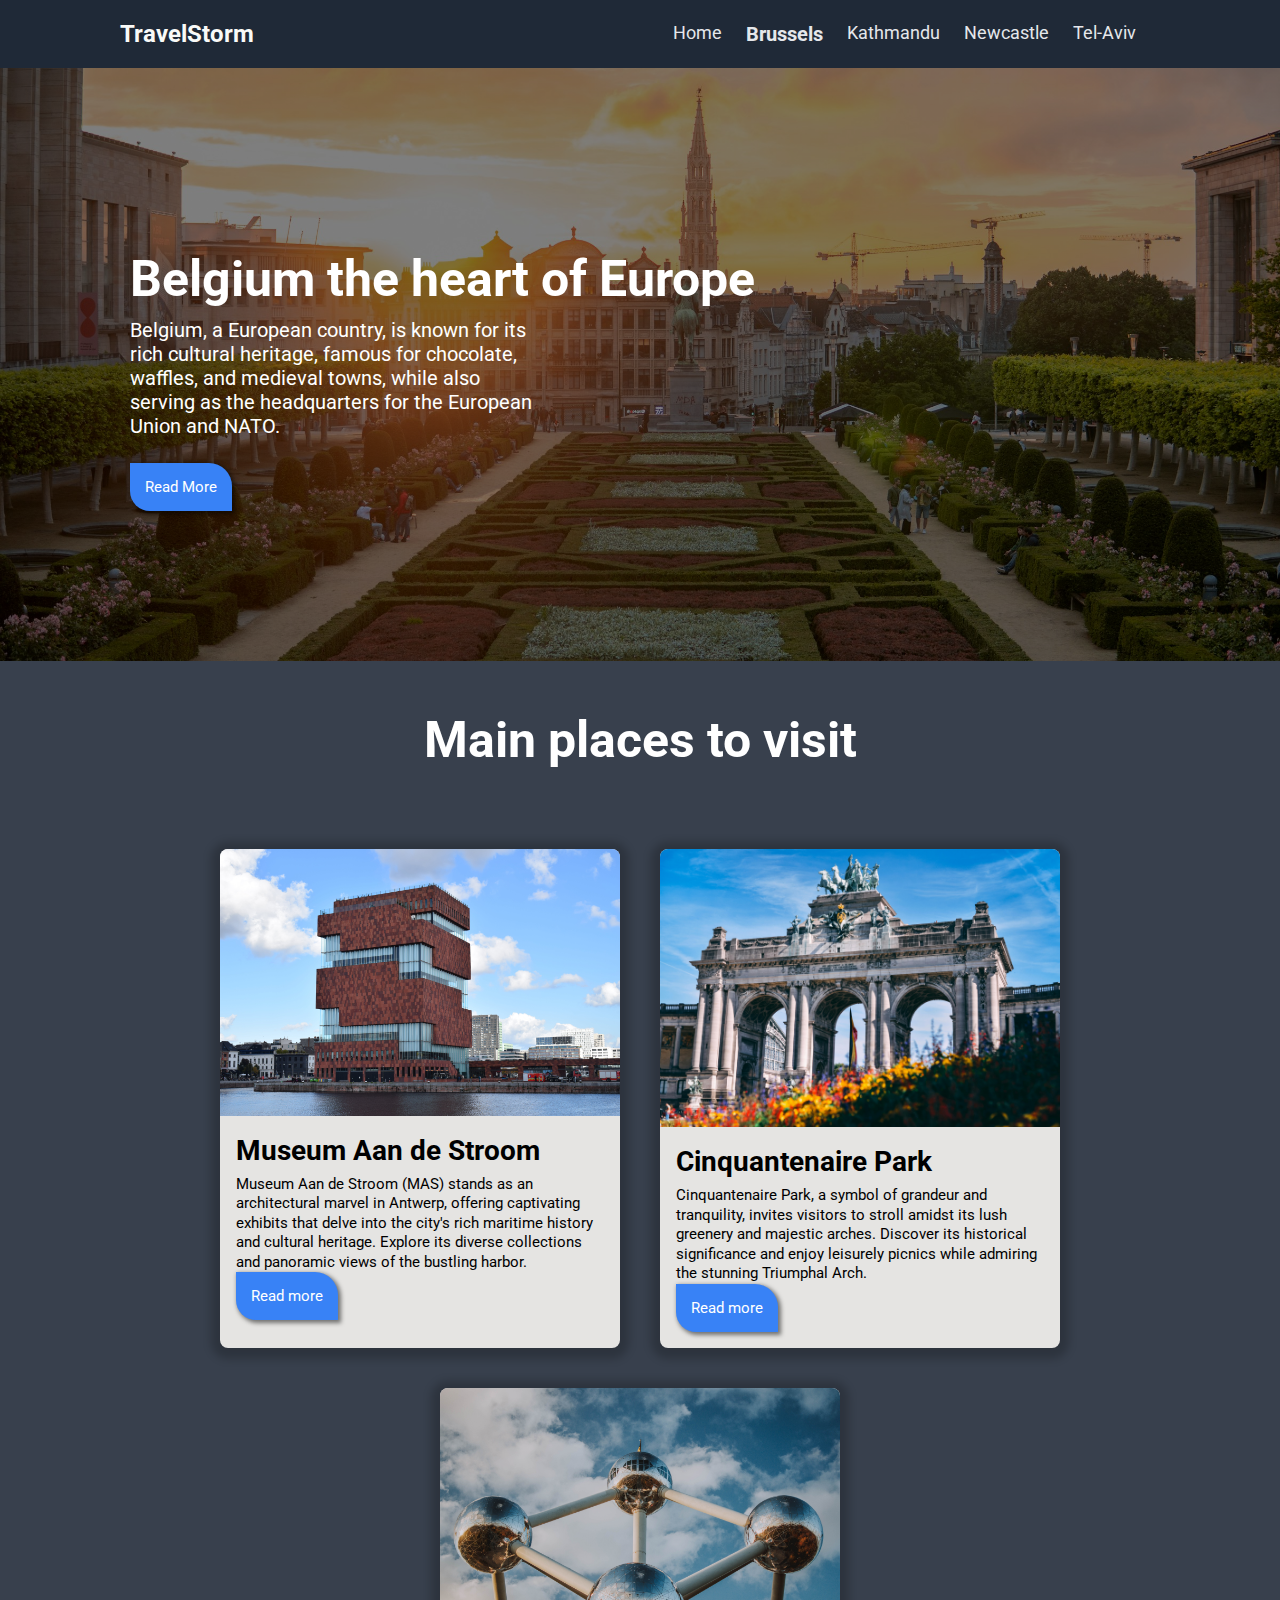
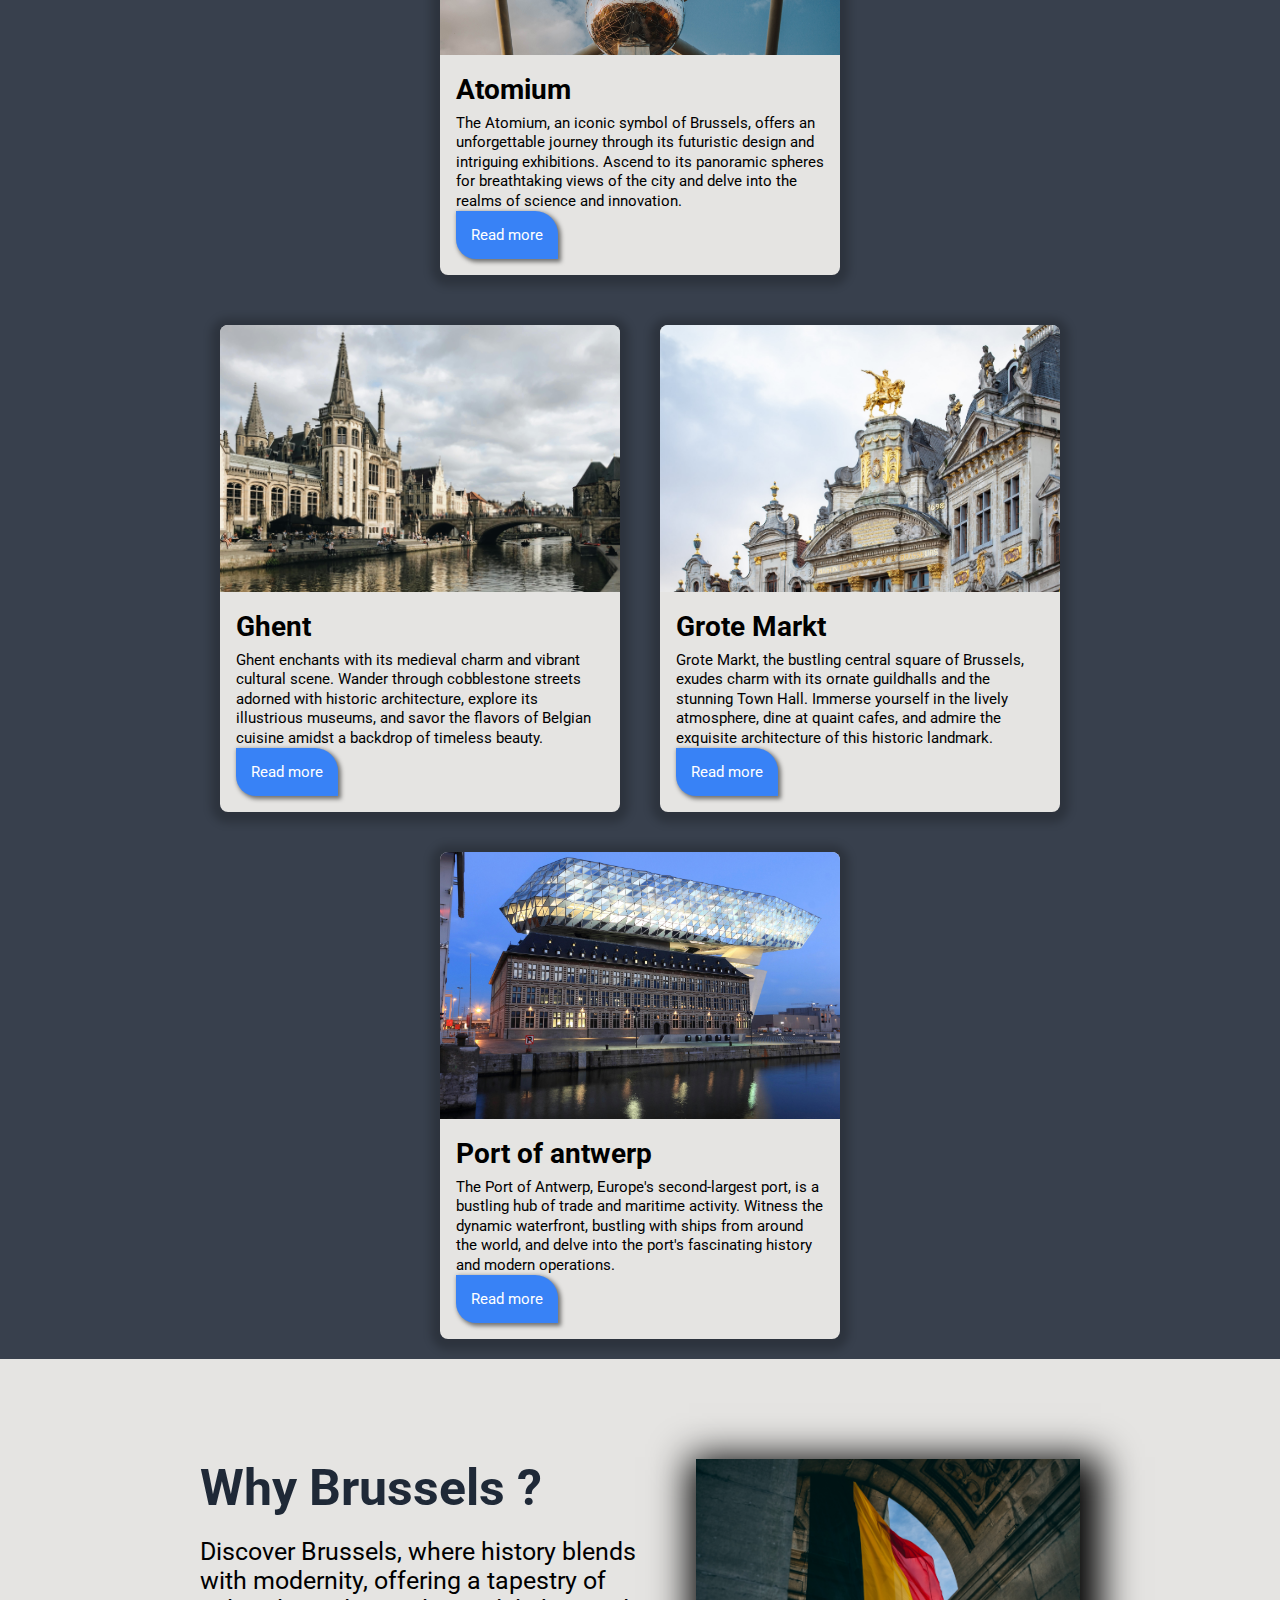
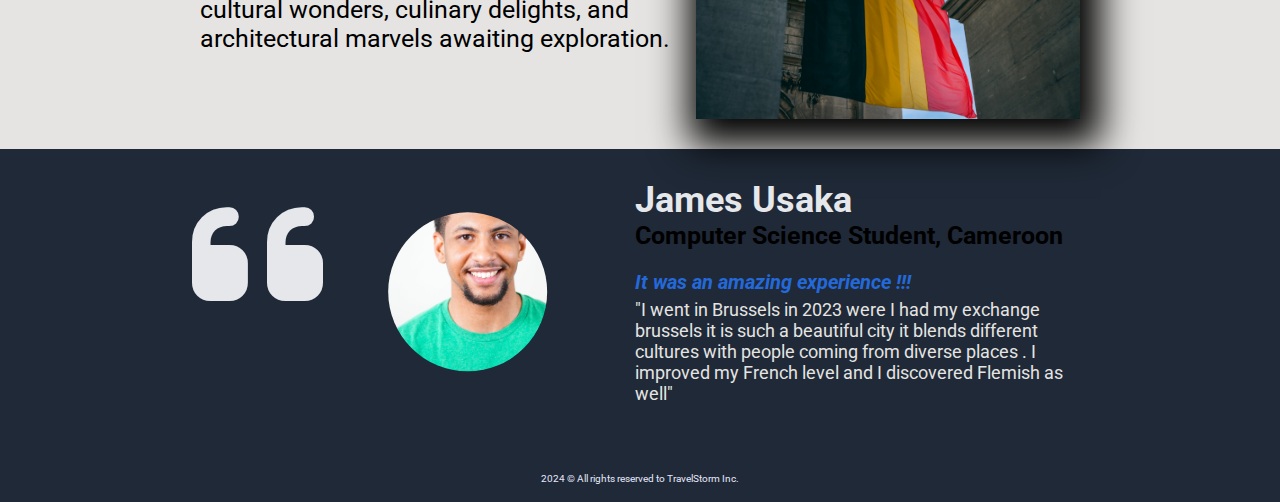
==== pages/brussels.html @ 917f26fb "added testimony section -brussels" ====
<!DOCTYPE html>
<html lang="en">
  <head>
    <meta charset="UTF-8" />
    <meta name="viewport" content="width=device-width, initial-scale=1.0" />
    <meta name="description" content="This is the page for brussels" />
    <meta name="author" content="Fabrice Elono" />
    <link
      rel="stylesheet"
      href="https://cdnjs.cloudflare.com/ajax/libs/font-
awesome/6.2.0/css/all.min.css"
    />

    <link rel="stylesheet" href="../styles/brussels.css" />
    <!-- favicon section -->
    <link
      rel="icon"
      type="image/png"
      sizes="16x16"
      href="../images/favicon_io/favicon-16x16.png"
    />
    <!-- end -->
    <title>Brussels</title>
  </head>
  <body>
    <header>
      <nav>
        <div class="logo-container">
          <a href="#">
            <!-- <img src="./assets/images/home-images/logo.png" alt="logo of travelStorm agency">  -->
            <p>TravelStorm</p>
          </a>
        </div>
        <div class="anchor-container flex-center">
          <a href="../index.html">Home</a>
          <a href="../pages/brussels.html" class="brussels-page">Brussels</a>
          <a href="../pages/kathmandu.html" class="current-page">Kathmandu</a>
          <a href="../pages/newcastle.html">Newcastle</a>
          <a href="../pages/telaviv.html">Tel-Aviv</a>
        </div>
      </nav>
    </header>
    <main>
      <h1>Belgium the heart of Europe</h1>
      <h3>
        Belgium, a European country, is known for its rich cultural heritage,
        famous for chocolate, waffles, and medieval towns, while also serving as
        the headquarters for the European Union and NATO.
      </h3>
      <button>Read More</button>
    </main>
    <section class="places">
      <h2>Main places to visit</h2>
      <div class="card-container">
        <div class="card">
          <img src="../images/brussels/antwerp2.jpg" alt="image" />
          <div class="card-content">
            <h3>Museum Aan de Stroom</h3>
            <p>
              Museum Aan de Stroom (MAS) stands as an architectural marvel in
              Antwerp, offering captivating exhibits that delve into the city's
              rich maritime history and cultural heritage. Explore its diverse
              collections and panoramic views of the bustling harbor.
            </p>
            <button>Read more</button>
          </div>
        </div>
        <div class="card">
          <img src="../images/brussels/cinquantenaire.jpg" alt="image" />
          <div class="card-content">
            <h3>Cinquantenaire Park</h3>
            <p>
              Cinquantenaire Park, a symbol of grandeur and tranquility, invites
              visitors to stroll amidst its lush greenery and majestic arches.
              Discover its historical significance and enjoy leisurely picnics
              while admiring the stunning Triumphal Arch.
            </p>
            <button>Read more</button>
          </div>
        </div>
        <div class="card">
          <img src="../images/brussels/atomium.jpg" alt="image" />
          <div class="card-content">
            <h3>Atomium</h3>
            <p>
              The Atomium, an iconic symbol of Brussels, offers an unforgettable
              journey through its futuristic design and intriguing exhibitions.
              Ascend to its panoramic spheres for breathtaking views of the city
              and delve into the realms of science and innovation.
            </p>
            <button>Read more</button>
          </div>
        </div>
      </div>
      <div class="card-container">
        <div class="card">
          <img src="../images/brussels/ghent.jpg" alt="image" />
          <div class="card-content">
            <h3>Ghent</h3>
            <p>
              Ghent enchants with its medieval charm and vibrant cultural scene.
              Wander through cobblestone streets adorned with historic
              architecture, explore its illustrious museums, and savor the
              flavors of Belgian cuisine amidst a backdrop of timeless beauty.
            </p>
            <button>Read more</button>
          </div>
        </div>
        <div class="card">
          <img src="../images/brussels/grotemarkt.jpg" alt="image" />
          <div class="card-content">
            <h3>Grote Markt</h3>
            <p>
              Grote Markt, the bustling central square of Brussels, exudes charm
              with its ornate guildhalls and the stunning Town Hall. Immerse
              yourself in the lively atmosphere, dine at quaint cafes, and
              admire the exquisite architecture of this historic landmark.
            </p>
            <button>Read more</button>
          </div>
        </div>
        <div class="card">
          <img src="../images/brussels/portantwe.jpg" alt="image" />
          <div class="card-content">
            <h3>Port of antwerp</h3>
            <p>
              The Port of Antwerp, Europe's second-largest port, is a bustling
              hub of trade and maritime activity. Witness the dynamic
              waterfront, bustling with ships from around the world, and delve
              into the port's fascinating history and modern operations.
            </p>
            <button>Read more</button>
          </div>
        </div>
      </div>
    </section>
    <section class="reasons-section">
      <div class="content">
        <h3>Why Brussels ?</h3>
        <p>
          Discover Brussels, where history blends with modernity, offering a
          tapestry of cultural wonders, culinary delights, and architectural
          marvels awaiting exploration.
        </p>
      </div>

      <img src="../images/brussels/belgianflag.jpg" alt="image" />
    </section>
    <section class="testimony">
      <div class="testimony-content">
        <i class="fa-solid fa-quote-left"></i>
        <div class="testimony-person">
          <img src="../images/brussels/randomuser.jpg" alt="image" />
          <div class="person-info">
            <h3>James Usaka</h3>
            <h5>Computer Science Student, Cameroon</h5>
            <div class="testimony-text">
              <h4>It was an amazing experience !!!</h4>
              <p>
                "I went in Brussels in 2023 were I had my exchange brussels it
                is such a beautiful city it blends different cultures with
                people coming from diverse places . I improved my French level
                and I discovered Flemish as well"
              </p>
            </div>
          </div>
        </div>
      </div>
    </section>
    <footer>
      <p>2024 &copy; All rights reserved to TravelStorm Inc.</p>
    </footer>
  </body>
</html>
---- styles/brussels.css ----
/* Imports  */
@import url("https://fonts.googleapis.com/css2?family=Roboto:wght@500&display=swap");
/* font-family: 'Roboto', sans-serif; */
/* general */
* {
  margin: 0;
  padding: 0;
  box-sizing: border-box;
  text-decoration: none;
  font-family: "Roboto", sans-serif;
}
html {
  font-size: 62.5%;
  scroll-behavior: smooth;
}
button {
  background-color: #3882f6;
  color: white;
  padding: 15px;
  font-size: 15px;
  border-top-right-radius: 23px;
  border-bottom-left-radius: 20px;
  border: none;
  box-shadow: 2px 2px 4px 1px rgba(0, 0, 0, 0.5);
  transition: all 200ms;
}

button:hover {
  background-color: #2469da;
  cursor: pointer;
}
/* end general */
/*************************************************************/
/************************** navigation ***********************/
/*************************************************************/
header {
  background: #1f2937;
  position: fixed;
  width: 100%;
  z-index: 100;
}

nav {
  margin: 0 10rem;
  padding: 2rem;
  display: flex;
  align-items: center;
  justify-content: space-between;
}

.logo-container a {
  color: #f9faf8;
  font-size: 2.4rem;
  font-weight: bold;
}

.anchor-container {
  display: flex;
  gap: 2.4rem;
  padding-right: 2.4rem;
}

.anchor-container a {
  color: #e5e7eb;
  font-size: 1.8rem;
  position: relative;
}
.anchor-container a.brussels-page {
  font-weight: bold;
  font-size: 2rem;
  pointer-events: none;
}
.anchor-container a:hover {
  color: #3882f6;
}
.anchor-container a::after {
  content: "";
  width: 0;
  height: 2px;
  position: absolute;
  background-color: #e5e7eb;
  left: 0;
  bottom: -1px;
  transition: all 300ms;
}
.anchor-container a:hover::after {
  width: 100%;
  background-color: #3882f6;
}

/* end nav  */
body {
  font-family: "Roboto", sans-serif;
}

main {
  padding: 250px 130px 150px 130px;
  background-image: linear-gradient(rgba(0, 0, 0, 0.5), rgba(0, 0, 0, 0.5)),
    url(../images/brussels/navimage.jpg);
  background-size: cover;
  background-position: center;
  /* opacity: 0.8; */
}
h1 {
  color: white;
  font-size: 50px;
}
main h3 {
  width: 40%;
  margin: 10px 0 25px 0;
  color: white;
  font-size: 20px;
  font-weight: normal;
}

h2 {
  padding: 50px;
  text-align: center;
  font-size: 50px;
  color: white;
}
/* places to visit  */
.places {
  background-color: rgb(31 41 55 / 89%);
}
.card-container {
  display: flex;
  justify-content: center;
  flex-wrap: wrap;
  margin-top: 10px;
}
.card {
  width: 400px;
  background-color: #e5e4e2;
  border-radius: 8px;
  overflow: hidden;
  box-shadow: 0px 2px 9px 9px rgba(0, 0, 0, 0.2);
  margin: 20px;
  transition: transform 0.3s ease;
}
.card:hover {
  transform: translateY(-15px);
}
.card img {
  width: 100%;
  height: auto;
}
.card-content {
  padding: 16px;
}
.card-content h3 {
  font-size: 28px;
  margin-bottom: 8px;
}
.card-content p {
  font-size: 15px;
  line-height: 1.3;
}
/* end places  */
/* reasons section */
.reasons-section {
  display: flex;
  padding-top: 100px;
  background-color: #e5e4e2;
}
.content {
  margin-left: 200px;
  padding-right: 25px;
  display: block;
}
.content h3 {
  font-size: 50px;
  margin-bottom: 20px;
  color: #1f2937;
}
.content p {
  font-size: 25px;
}
.reasons-section img {
  width: 30%;
  height: auto;
  margin: 0px 200px 30px 0px;
  box-shadow: 7px 12px 36px 14px black;
}
/* reasons end  */
.testimony {
  padding-top: 30px;
  padding-bottom: 50px;
  background-color: #1f2937;
}
.testimony-content {
  display: flex;
  margin: auto;
  width: 70%;
}
.testimony-content i {
  font-size: 150px;
  color: #e5e7eb;
}
.testimony-person {
  display: flex;
}
.testimony-person img {
  width: 30%;
  height: auto;
  margin-left: 52px;
  clip-path: circle(35% at 40% 50%);
  object-fit: cover;
}
.person-info {
  padding-left: 30px;
}
.person-info h3 {
  color: #e5e7eb;
  font-size: 36px;
}
.person-info h5 {
  font-size: 25px;
  padding-bottom: 20px;
}
.testimony-text h4 {
  font-size: 20px;
  font-style: italic;
  color: #2469da;
}
.testimony-text p {
  font-size: 18px;
  color: #e5e4e2;
  padding-top: 5px;
}
footer {
  background: #1f2937;
  color: #e5e7fb;
  height: 4.8rem;
  display: flex;
  justify-content: center;
  align-items: center;
}
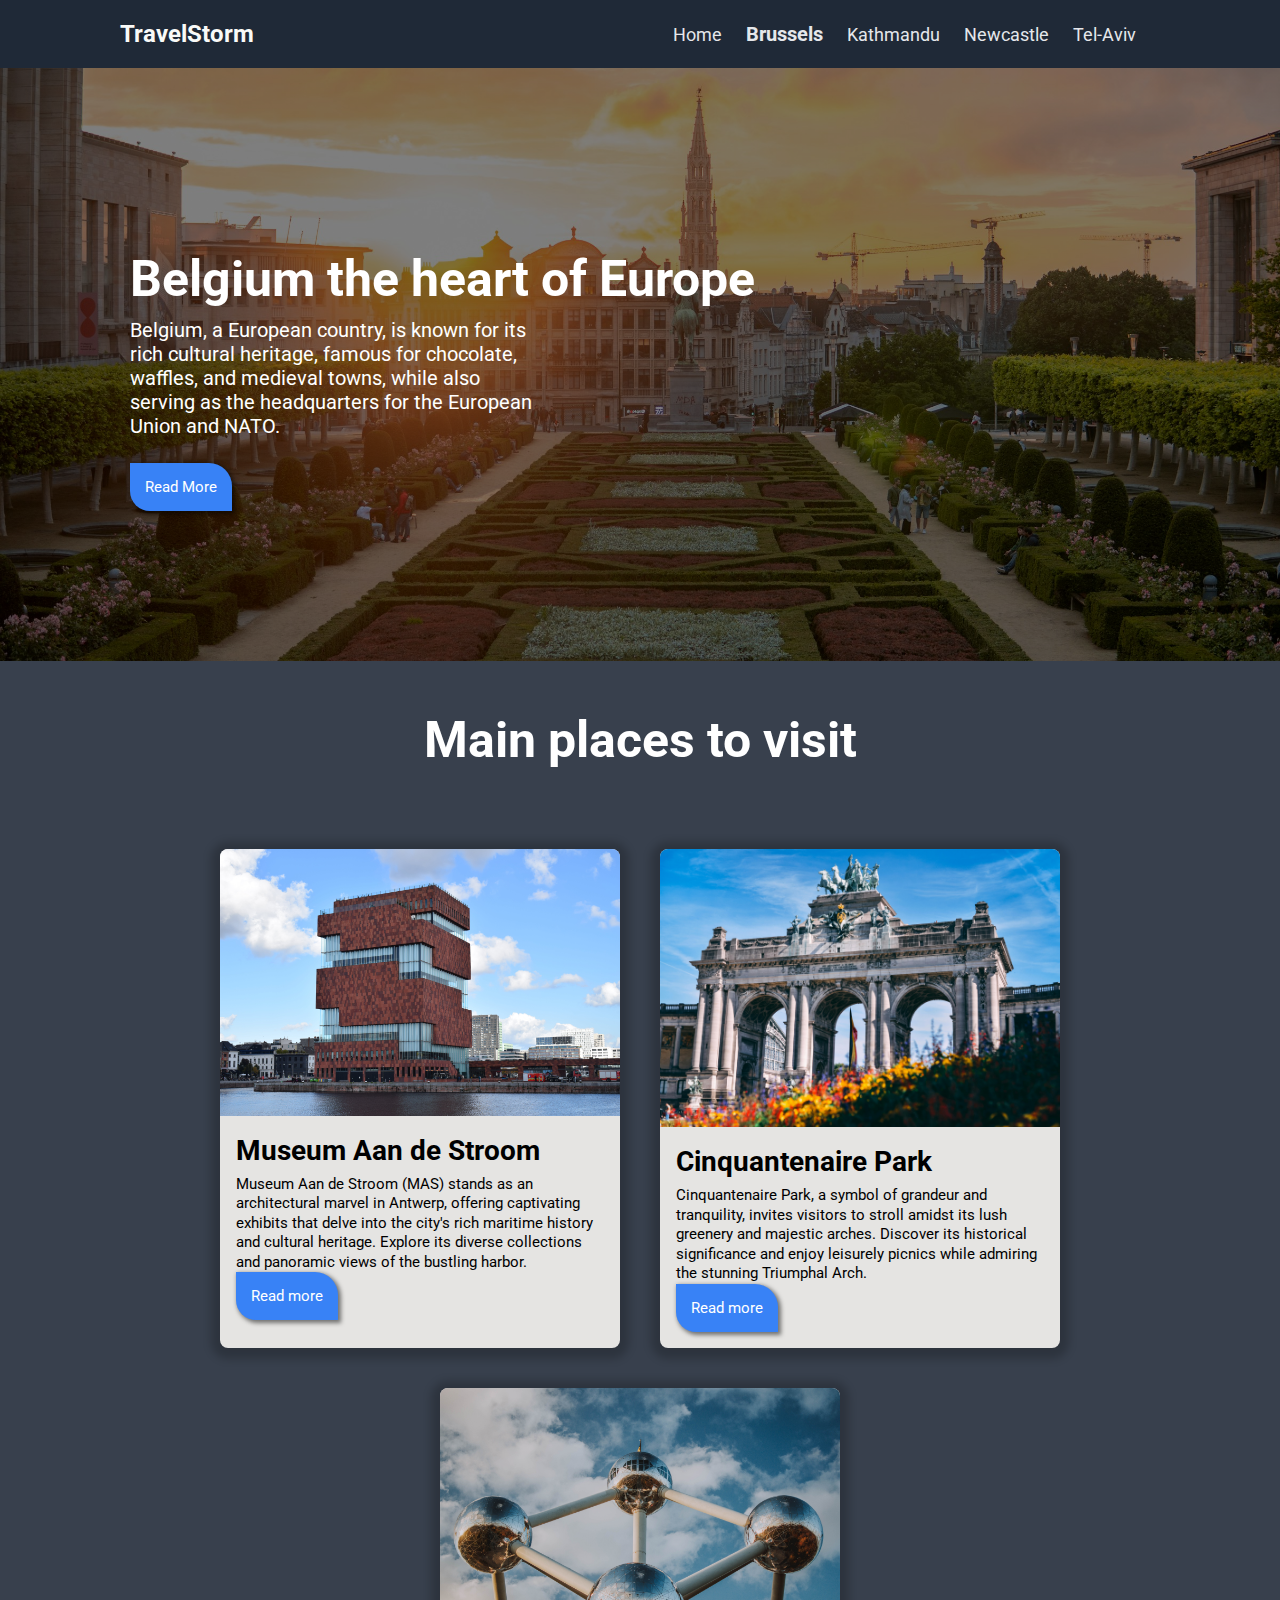
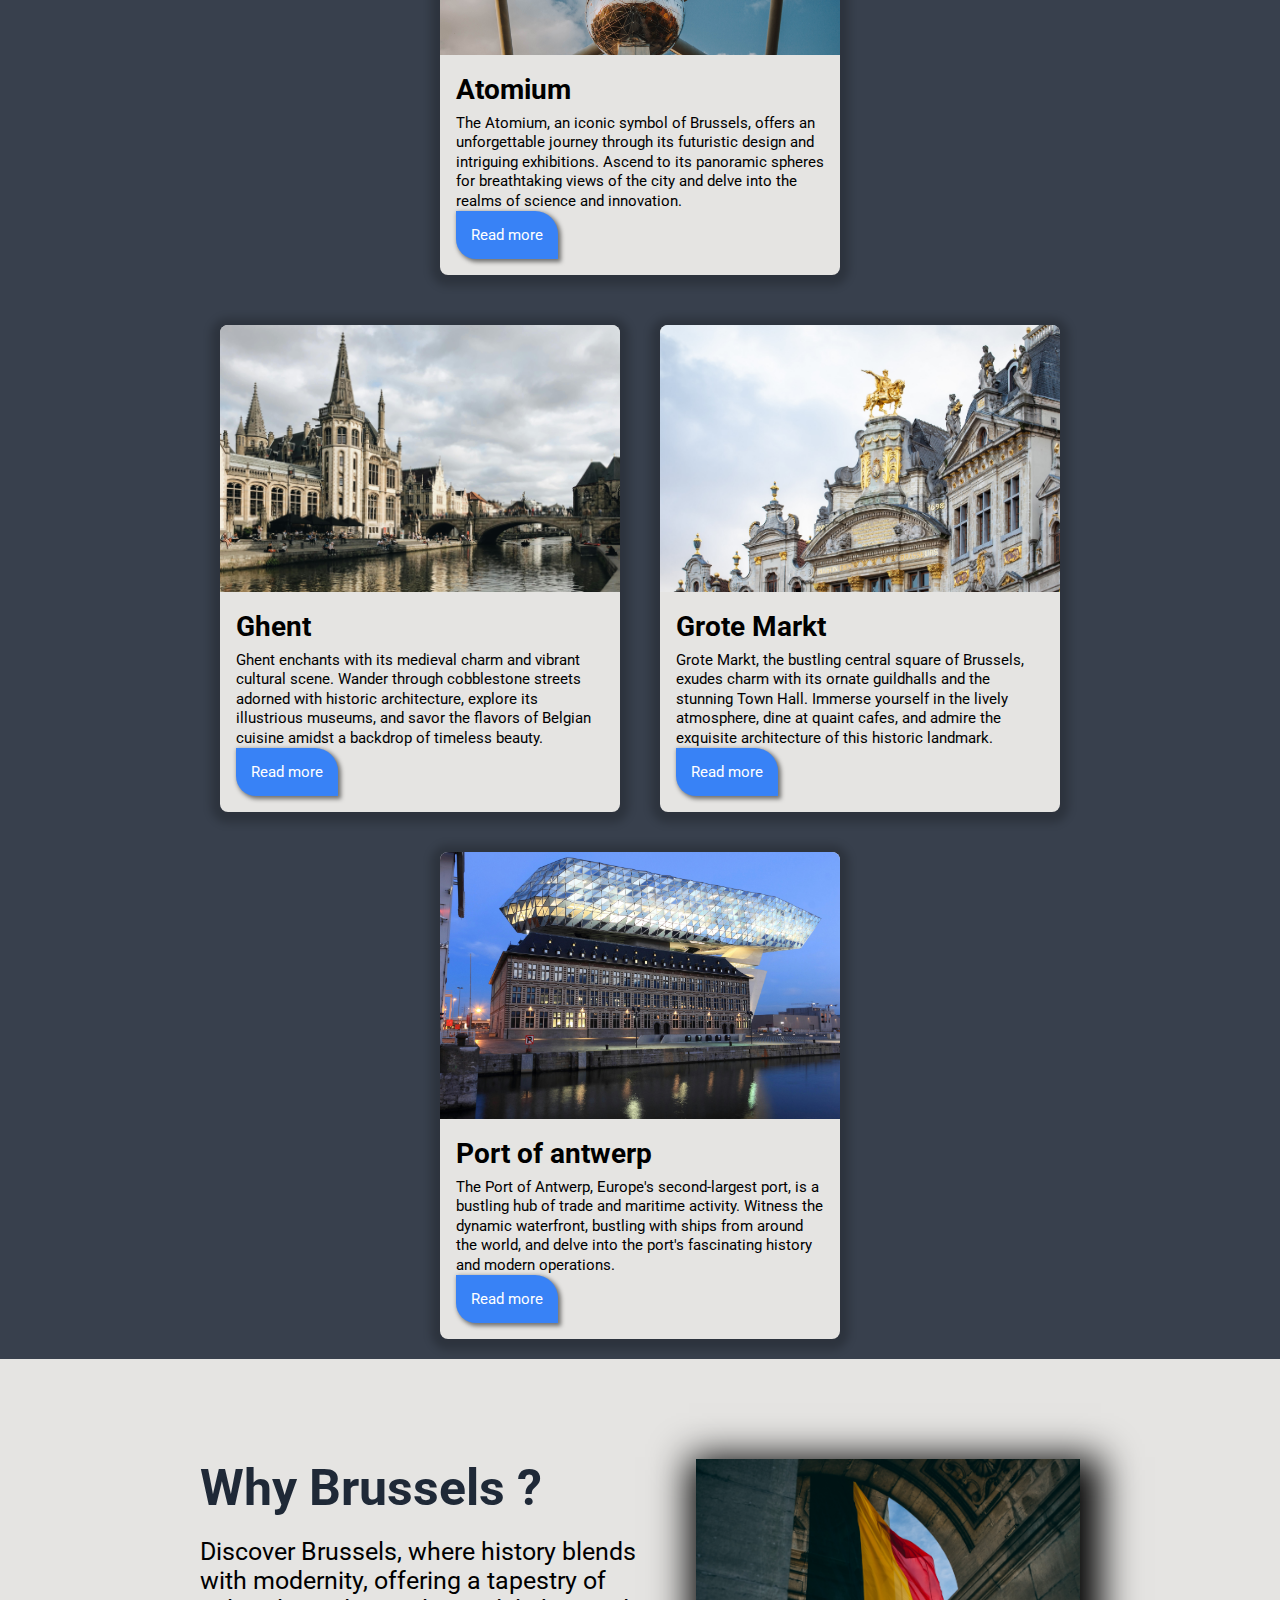
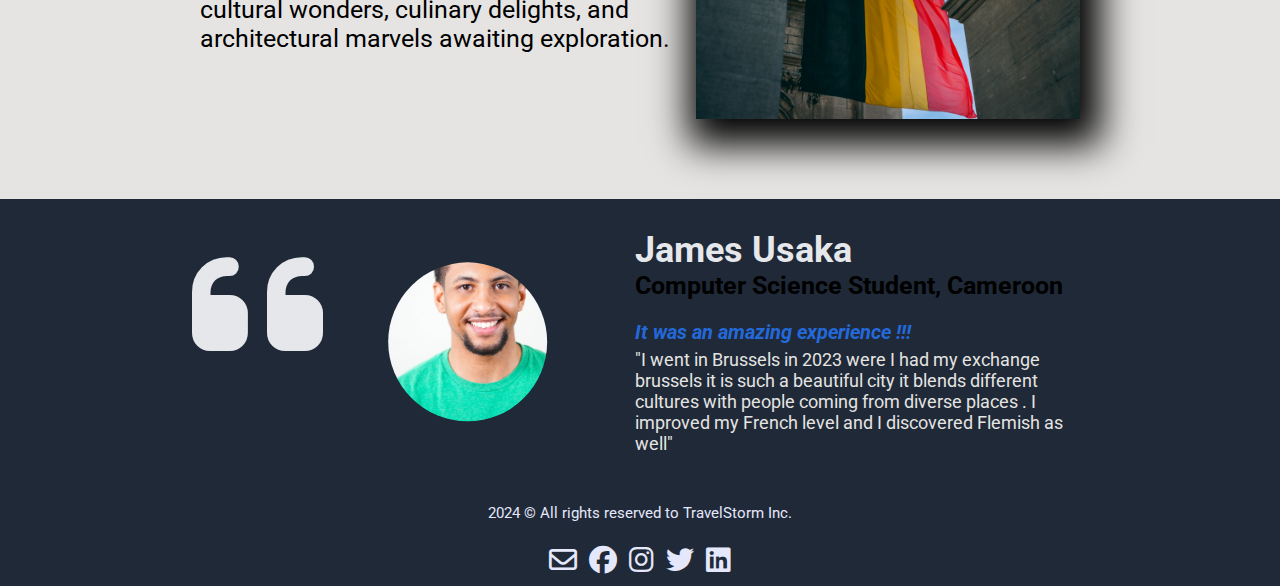
==== commit 06178a02: "updated brussels" ====
--- a/pages/brussels.html
+++ b/pages/brussels.html
@@ -10,7 +10,6 @@
       href="https://cdnjs.cloudflare.com/ajax/libs/font-
 awesome/6.2.0/css/all.min.css"
     />
-
     <link rel="stylesheet" href="../styles/brussels.css" />
     <!-- favicon section -->
     <link
@@ -28,7 +27,7 @@
         <div class="logo-container">
           <a href="#">
             <!-- <img src="./assets/images/home-images/logo.png" alt="logo of travelStorm agency">  -->
-            <p>TravelStorm</p>
+            <a class="logo-anchor" href="../index.html"><p>TravelStorm</p></a>
           </a>
         </div>
         <div class="anchor-container flex-center">
@@ -167,8 +166,15 @@
         </div>
       </div>
     </section>
-    <footer>
+    <footer class="flex-center flex-column">
       <p>2024 &copy; All rights reserved to TravelStorm Inc.</p>
+      <div class="flex-center">
+        <a href="#"><i class="icon hover fa-regular fa-envelope"></i></a>
+        <a href="#"><i class="icon hover fa-brands fa-facebook"></i></a>
+        <a href="#"><i class="icon hover fa-brands fa-instagram"></i></a>
+        <a href="#"><i class="icon hover fa-brands fa-twitter"></i></a>
+        <a href="#"><i class="icon hover fa-brands fa-linkedin"></i></a>
+      </div>
     </footer>
   </body>
 </html>
--- a/styles/brussels.css
+++ b/styles/brussels.css
@@ -94,7 +94,7 @@
 }
 
 main {
-  padding: 250px 130px 150px 130px;
+  padding: 150px 30px 50px 90px;
   background-image: linear-gradient(rgba(0, 0, 0, 0.5), rgba(0, 0, 0, 0.5)),
     url(../images/brussels/navimage.jpg);
   background-size: cover;
@@ -106,7 +106,6 @@
   font-size: 50px;
 }
 main h3 {
-  width: 40%;
   margin: 10px 0 25px 0;
   color: white;
   font-size: 20px;
@@ -159,14 +158,15 @@
 /* end places  */
 /* reasons section */
 .reasons-section {
-  display: flex;
   padding-top: 100px;
   background-color: #e5e4e2;
+  padding-bottom: 50px;
 }
 .content {
-  margin-left: 200px;
+  margin-left: 100px;
   padding-right: 25px;
   display: block;
+  padding-bottom: 20px;
 }
 .content h3 {
   font-size: 50px;
@@ -177,9 +177,10 @@
   font-size: 25px;
 }
 .reasons-section img {
-  width: 30%;
+  width: 50%;
   height: auto;
-  margin: 0px 200px 30px 0px;
+  display: block;
+  margin: 0 auto;
   box-shadow: 7px 12px 36px 14px black;
 }
 /* reasons end  */
@@ -196,9 +197,6 @@
 .testimony-content i {
   font-size: 150px;
   color: #e5e7eb;
-}
-.testimony-person {
-  display: flex;
 }
 .testimony-person img {
   width: 30%;
@@ -228,11 +226,297 @@
   color: #e5e4e2;
   padding-top: 5px;
 }
+/*************************************************************/
+/**************************** footer *************************/
+/*************************************************************/
+
+.flex-center {
+  display: flex;
+  justify-content: center;
+  align-items: center;
+}
+
+.flex-column {
+  flex-direction: column;
+}
+.icon {
+  font-size: 2.8rem;
+  color: #e5e7fb;
+}
+.icon:hover {
+  color: #3882f6;
+}
 footer {
   background: #1f2937;
   color: #e5e7fb;
-  height: 4.8rem;
-  display: flex;
-  justify-content: center;
-  align-items: center;
-}
+}
+footer p {
+  font-size: 15px;
+}
+
+footer div {
+  gap: 1.2rem;
+  margin-top: 1.2rem;
+  padding: 1.2rem 0;
+}
+@media screen and (min-width: 1000px) {
+  * {
+    margin: 0;
+    padding: 0;
+    box-sizing: border-box;
+    text-decoration: none;
+    font-family: "Roboto", sans-serif;
+  }
+  html {
+    font-size: 62.5%;
+    scroll-behavior: smooth;
+  }
+  button {
+    background-color: #3882f6;
+    color: white;
+    padding: 15px;
+    font-size: 15px;
+    border-top-right-radius: 23px;
+    border-bottom-left-radius: 20px;
+    border: none;
+    box-shadow: 2px 2px 4px 1px rgba(0, 0, 0, 0.5);
+    transition: all 200ms;
+  }
+
+  button:hover {
+    background-color: #2469da;
+    cursor: pointer;
+  }
+  /* end general */
+  /*************************************************************/
+  /************************** navigation ***********************/
+  /*************************************************************/
+  header {
+    background: #1f2937;
+    position: fixed;
+    width: 100%;
+    z-index: 100;
+  }
+
+  nav {
+    margin: 0 10rem;
+    padding: 2rem;
+    display: flex;
+    align-items: center;
+    justify-content: space-between;
+  }
+
+  .logo-container a {
+    color: #f9faf8;
+    font-size: 2.4rem;
+    font-weight: bold;
+  }
+
+  .anchor-container {
+    display: flex;
+    gap: 2.4rem;
+    padding-right: 2.4rem;
+  }
+
+  .anchor-container a {
+    color: #e5e7eb;
+    font-size: 1.8rem;
+    position: relative;
+  }
+  .anchor-container a.brussels-page {
+    font-weight: bold;
+    font-size: 2rem;
+    pointer-events: none;
+  }
+  .anchor-container a:hover {
+    color: #3882f6;
+  }
+  .anchor-container a::after {
+    content: "";
+    width: 0;
+    height: 2px;
+    position: absolute;
+    background-color: #e5e7eb;
+    left: 0;
+    bottom: -1px;
+    transition: all 300ms;
+  }
+  .anchor-container a:hover::after {
+    width: 100%;
+    background-color: #3882f6;
+  }
+
+  /* end nav  */
+  body {
+    font-family: "Roboto", sans-serif;
+  }
+
+  main {
+    padding: 250px 130px 150px 130px;
+    background-image: linear-gradient(rgba(0, 0, 0, 0.5), rgba(0, 0, 0, 0.5)),
+      url(../images/brussels/navimage.jpg);
+    background-size: cover;
+    background-position: center;
+    /* opacity: 0.8; */
+  }
+  h1 {
+    color: white;
+    font-size: 50px;
+  }
+  main h3 {
+    width: 40%;
+    margin: 10px 0 25px 0;
+    color: white;
+    font-size: 20px;
+    font-weight: normal;
+  }
+
+  h2 {
+    padding: 50px;
+    text-align: center;
+    font-size: 50px;
+    color: white;
+  }
+  /* places to visit  */
+  .places {
+    background-color: rgb(31 41 55 / 89%);
+  }
+  .card-container {
+    display: flex;
+    justify-content: center;
+    flex-wrap: wrap;
+    margin-top: 10px;
+  }
+  .card {
+    width: 400px;
+    background-color: #e5e4e2;
+    border-radius: 8px;
+    overflow: hidden;
+    box-shadow: 0px 2px 9px 9px rgba(0, 0, 0, 0.2);
+    margin: 20px;
+    transition: transform 0.3s ease;
+  }
+  .card:hover {
+    transform: translateY(-15px);
+  }
+  .card img {
+    width: 100%;
+    height: auto;
+  }
+  .card-content {
+    padding: 16px;
+  }
+  .card-content h3 {
+    font-size: 28px;
+    margin-bottom: 8px;
+  }
+  .card-content p {
+    font-size: 15px;
+    line-height: 1.3;
+  }
+  /* end places  */
+  /* reasons section */
+  .reasons-section {
+    display: flex;
+    padding-top: 100px;
+    background-color: #e5e4e2;
+  }
+  .content {
+    margin-left: 200px;
+    padding-right: 25px;
+    display: block;
+  }
+  .content h3 {
+    font-size: 50px;
+    margin-bottom: 20px;
+    color: #1f2937;
+  }
+  .content p {
+    font-size: 25px;
+  }
+  .reasons-section img {
+    width: 30%;
+    height: auto;
+    margin: 0px 200px 30px 0px;
+    box-shadow: 7px 12px 36px 14px black;
+  }
+  /* reasons end  */
+  .testimony {
+    padding-top: 30px;
+    padding-bottom: 50px;
+    background-color: #1f2937;
+  }
+  .testimony-content {
+    display: flex;
+    margin: auto;
+    width: 70%;
+  }
+  .testimony-content i {
+    font-size: 150px;
+    color: #e5e7eb;
+  }
+  .testimony-person {
+    display: flex;
+  }
+  .testimony-person img {
+    width: 30%;
+    height: auto;
+    margin-left: 52px;
+    clip-path: circle(35% at 40% 50%);
+    object-fit: cover;
+  }
+  .person-info {
+    padding-left: 30px;
+  }
+  .person-info h3 {
+    color: #e5e7eb;
+    font-size: 36px;
+  }
+  .person-info h5 {
+    font-size: 25px;
+    padding-bottom: 20px;
+  }
+  .testimony-text h4 {
+    font-size: 20px;
+    font-style: italic;
+    color: #2469da;
+  }
+  .testimony-text p {
+    font-size: 18px;
+    color: #e5e4e2;
+    padding-top: 5px;
+  }
+  /*************************************************************/
+  /**************************** footer *************************/
+  /*************************************************************/
+
+  .flex-center {
+    display: flex;
+    justify-content: center;
+    align-items: center;
+  }
+
+  .flex-column {
+    flex-direction: column;
+  }
+  .icon {
+    font-size: 2.8rem;
+    color: #e5e7fb;
+  }
+  .icon:hover {
+    color: #3882f6;
+  }
+  footer {
+    background: #1f2937;
+    color: #e5e7fb;
+  }
+  footer p {
+    font-size: 15px;
+  }
+
+  footer div {
+    gap: 1.2rem;
+    margin-top: 1.2rem;
+    padding: 1.2rem 0;
+  }
+}
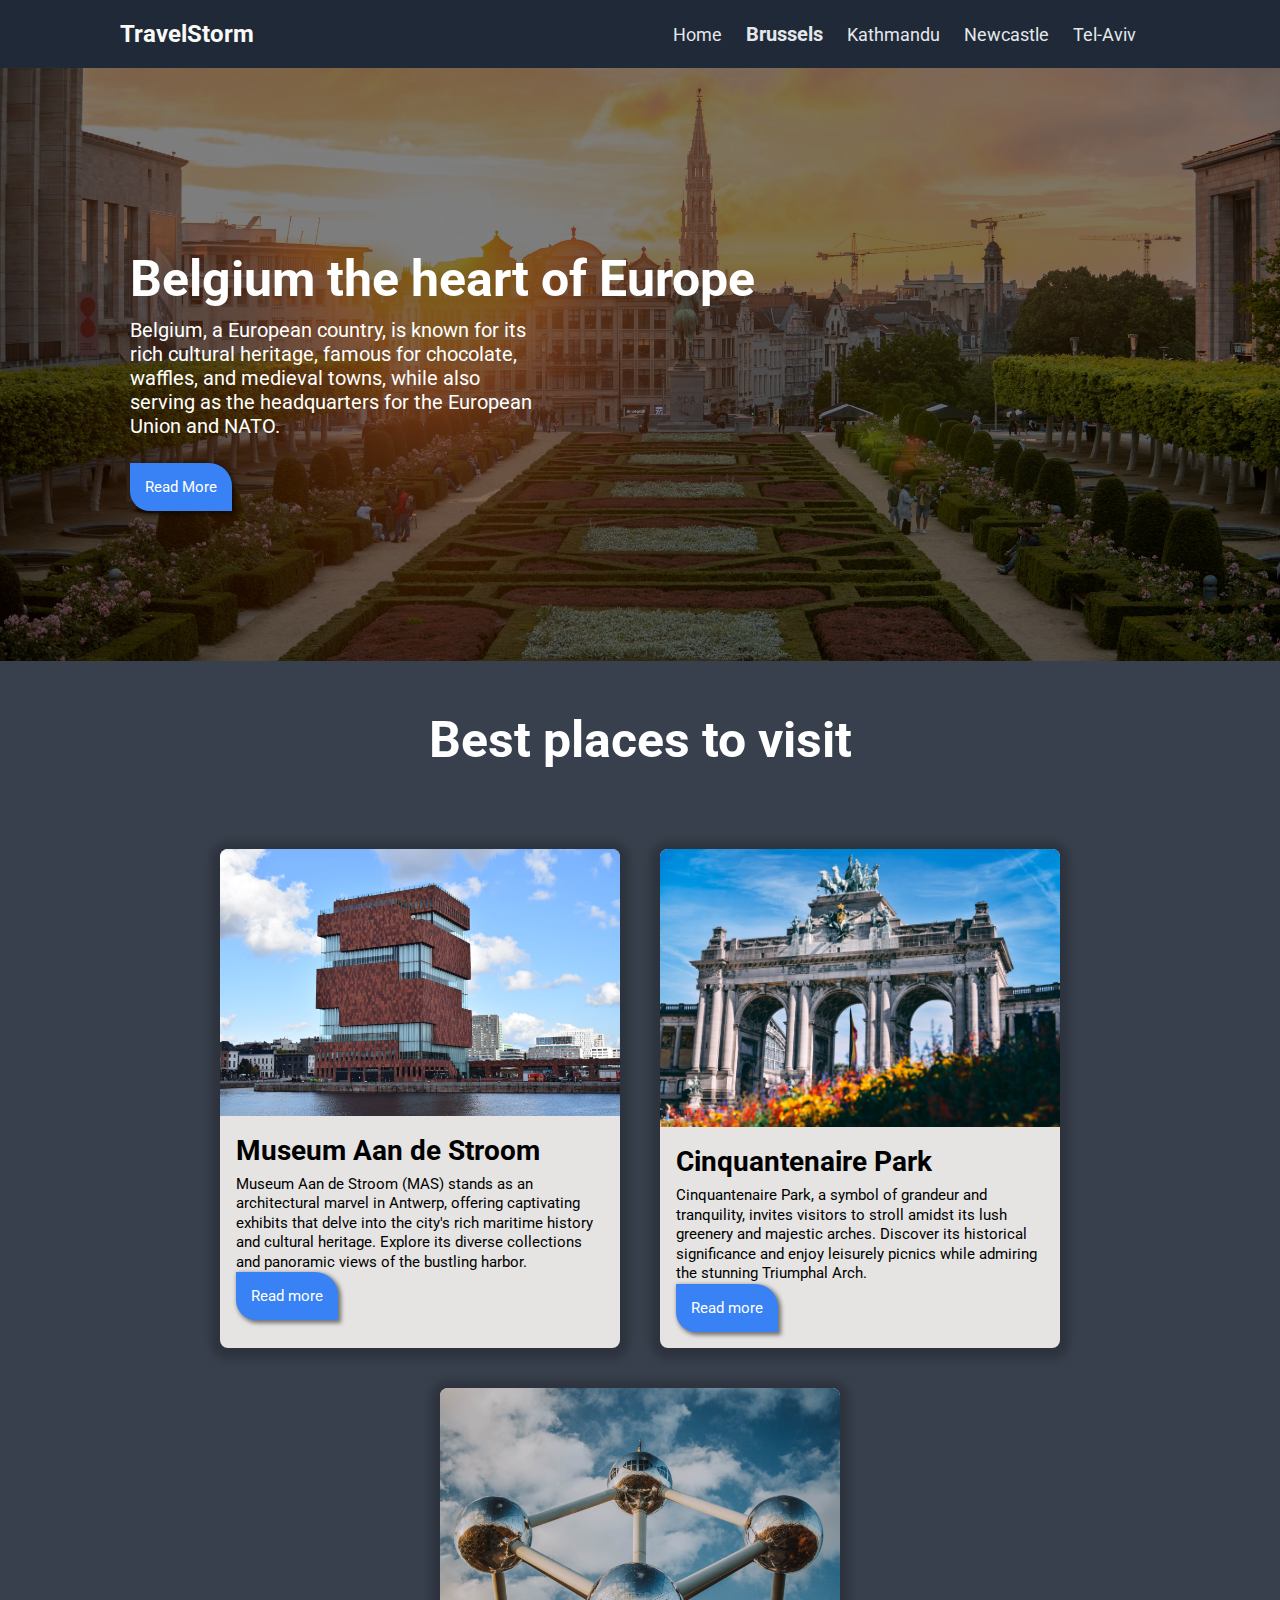
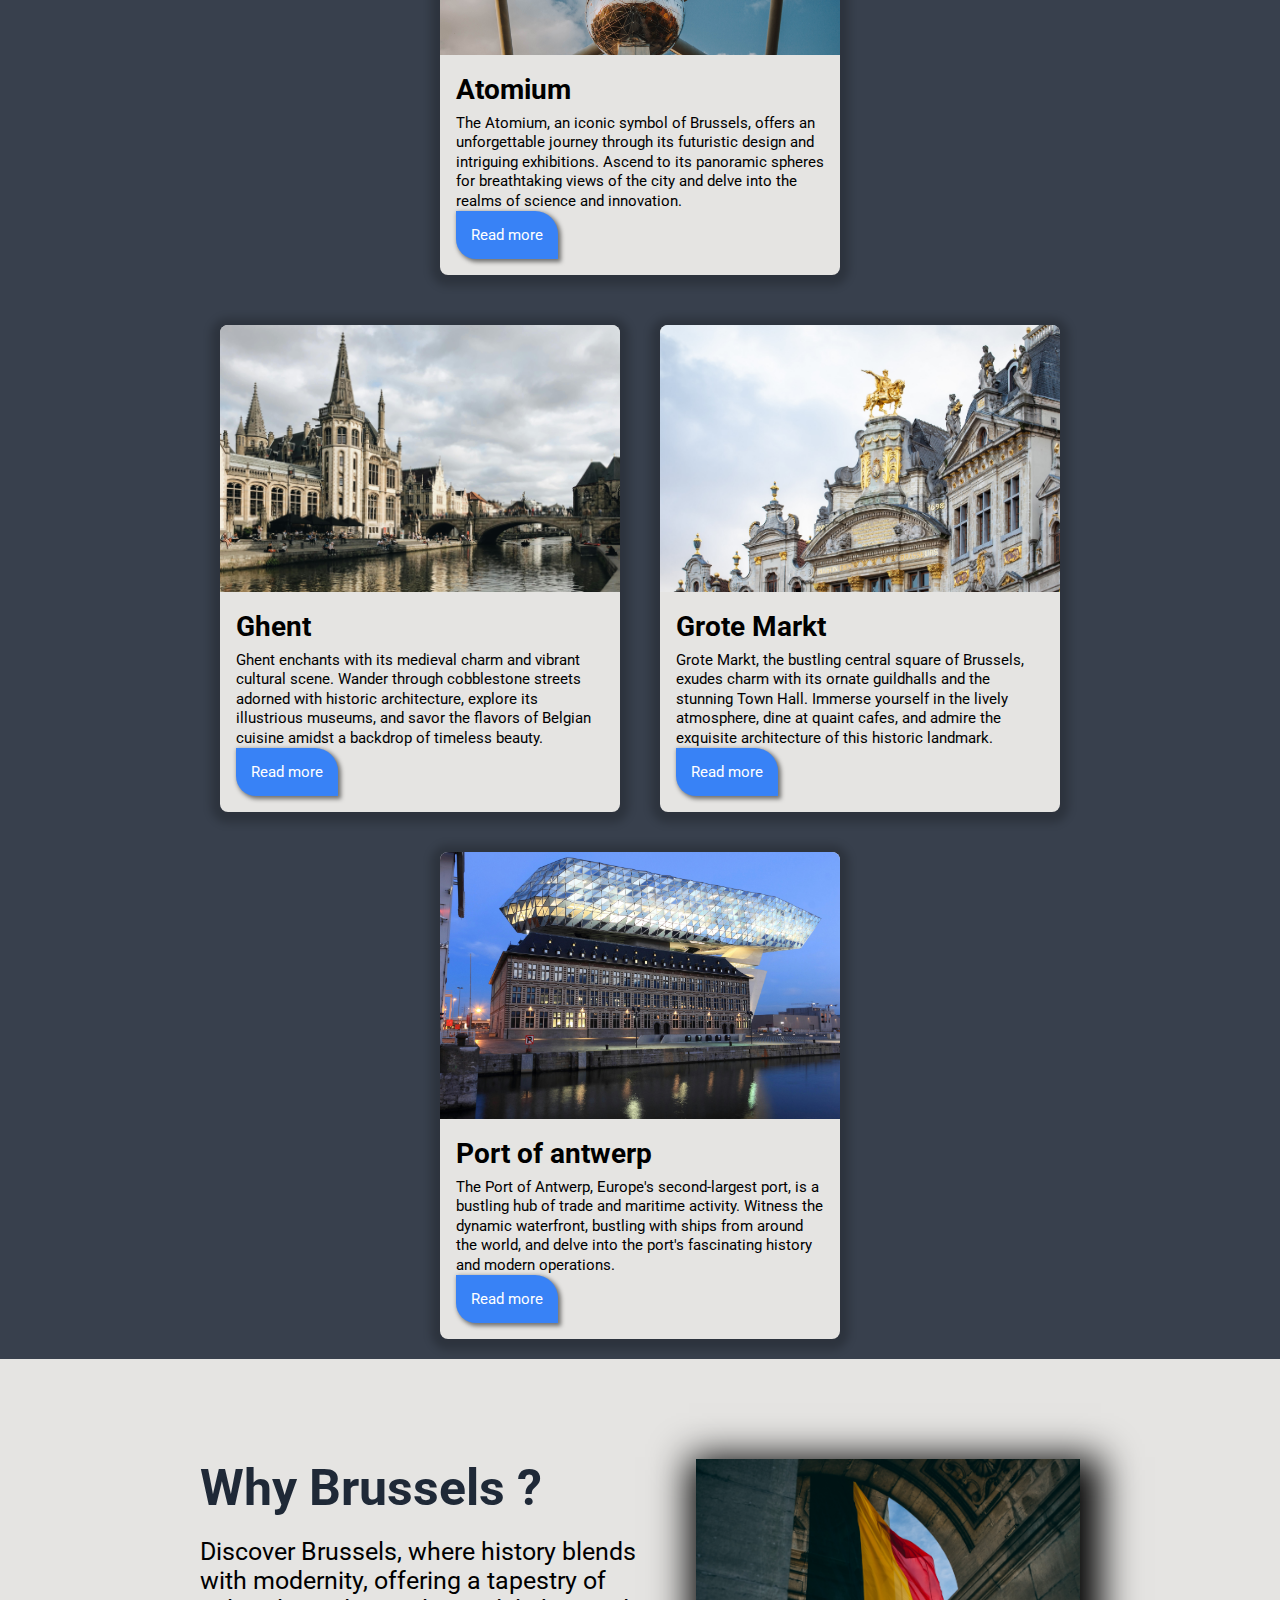
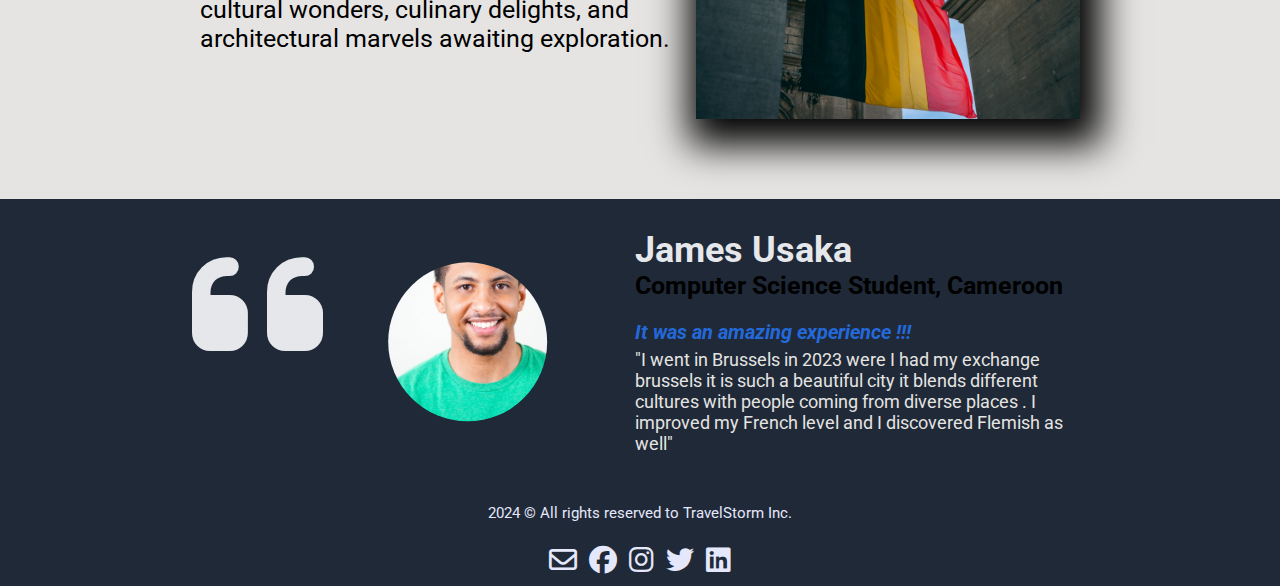
==== commit b40ea64a: "changed main to best" ====
--- a/pages/brussels.html
+++ b/pages/brussels.html
@@ -49,7 +49,7 @@
       <button>Read More</button>
     </main>
     <section class="places">
-      <h2>Main places to visit</h2>
+      <h2>Best places to visit</h2>
       <div class="card-container">
         <div class="card">
           <img src="../images/brussels/antwerp2.jpg" alt="image" />
--- a/styles/brussels.css
+++ b/styles/brussels.css
@@ -190,7 +190,6 @@
   background-color: #1f2937;
 }
 .testimony-content {
-  display: flex;
   margin: auto;
   width: 70%;
 }
@@ -258,6 +257,13 @@
   gap: 1.2rem;
   margin-top: 1.2rem;
   padding: 1.2rem 0;
+}
+@media screen and (min-width: 600px) {
+  .testimony-content {
+    display: flex;
+    margin: auto;
+    width: 70%;
+  }
 }
 @media screen and (min-width: 1000px) {
   * {
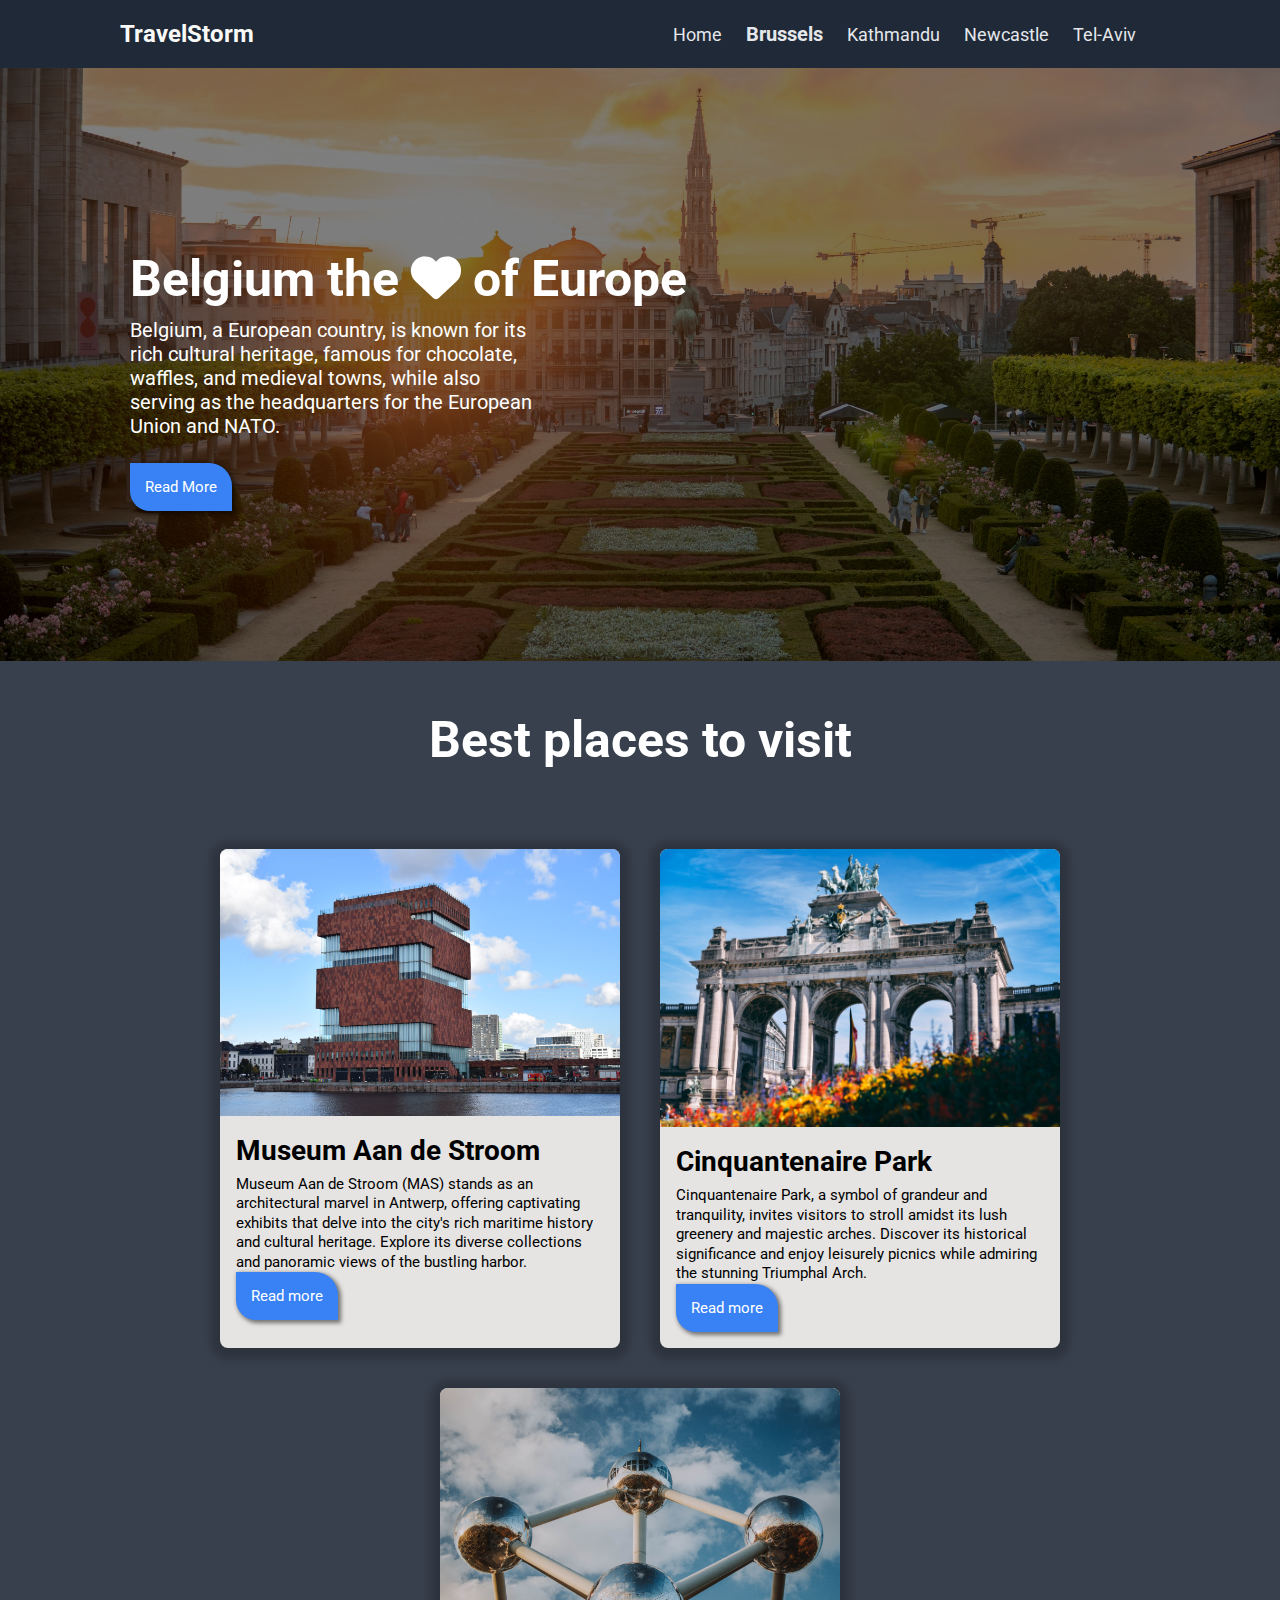
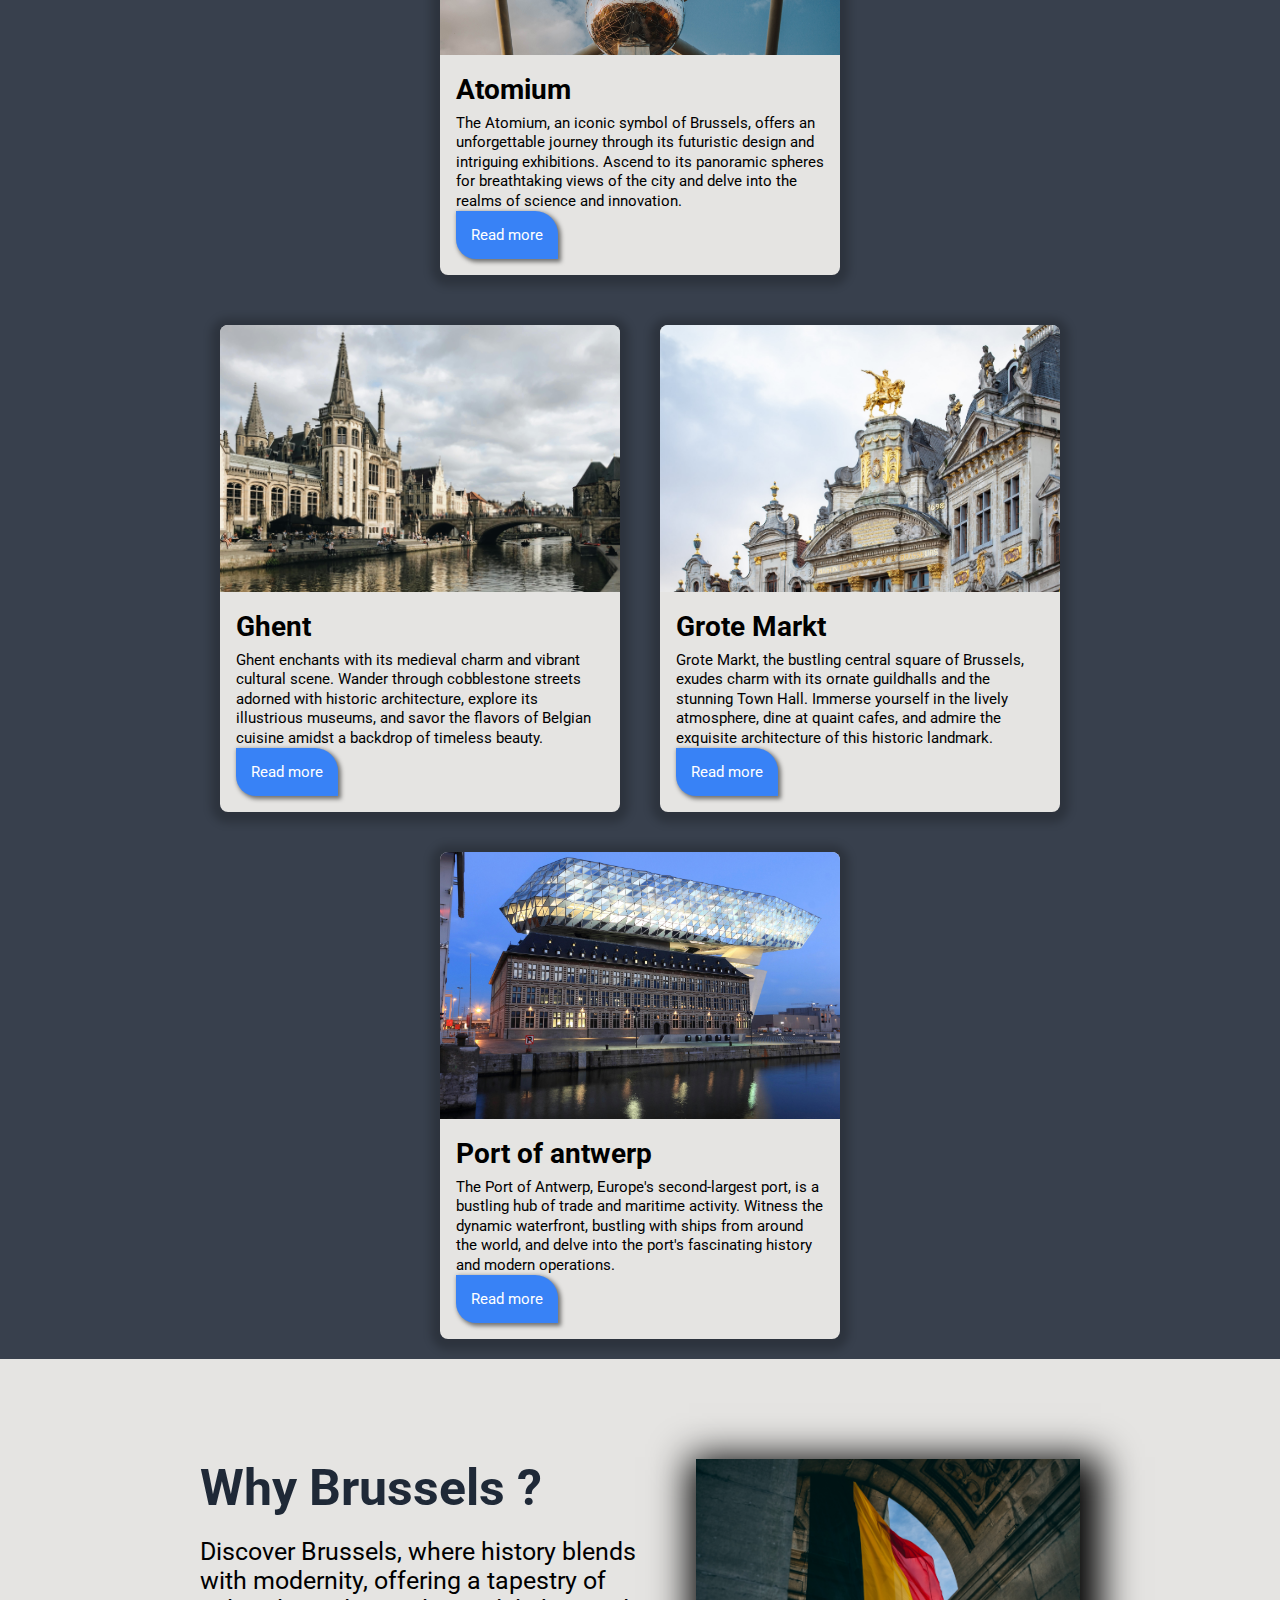
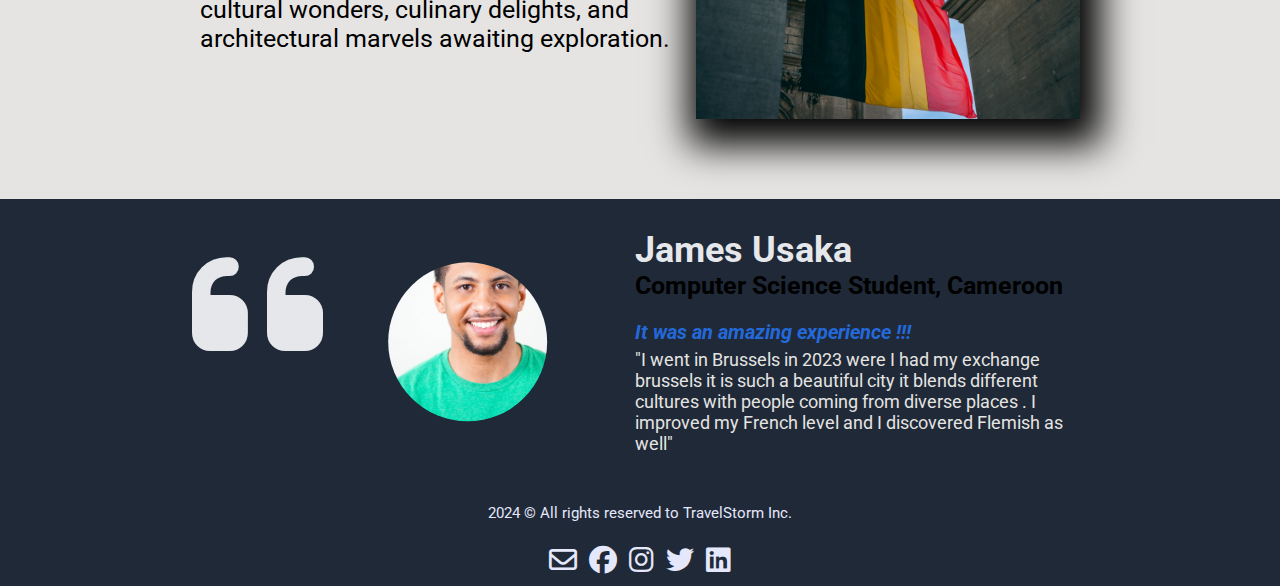
==== commit 48d087d8: "heart icon" ====
--- a/pages/brussels.html
+++ b/pages/brussels.html
@@ -40,7 +40,7 @@
       </nav>
     </header>
     <main>
-      <h1>Belgium the heart of Europe</h1>
+      <h1>Belgium the <i class="fa-solid fa-heart"></i> of Europe</h1>
       <h3>
         Belgium, a European country, is known for its rich cultural heritage,
         famous for chocolate, waffles, and medieval towns, while also serving as
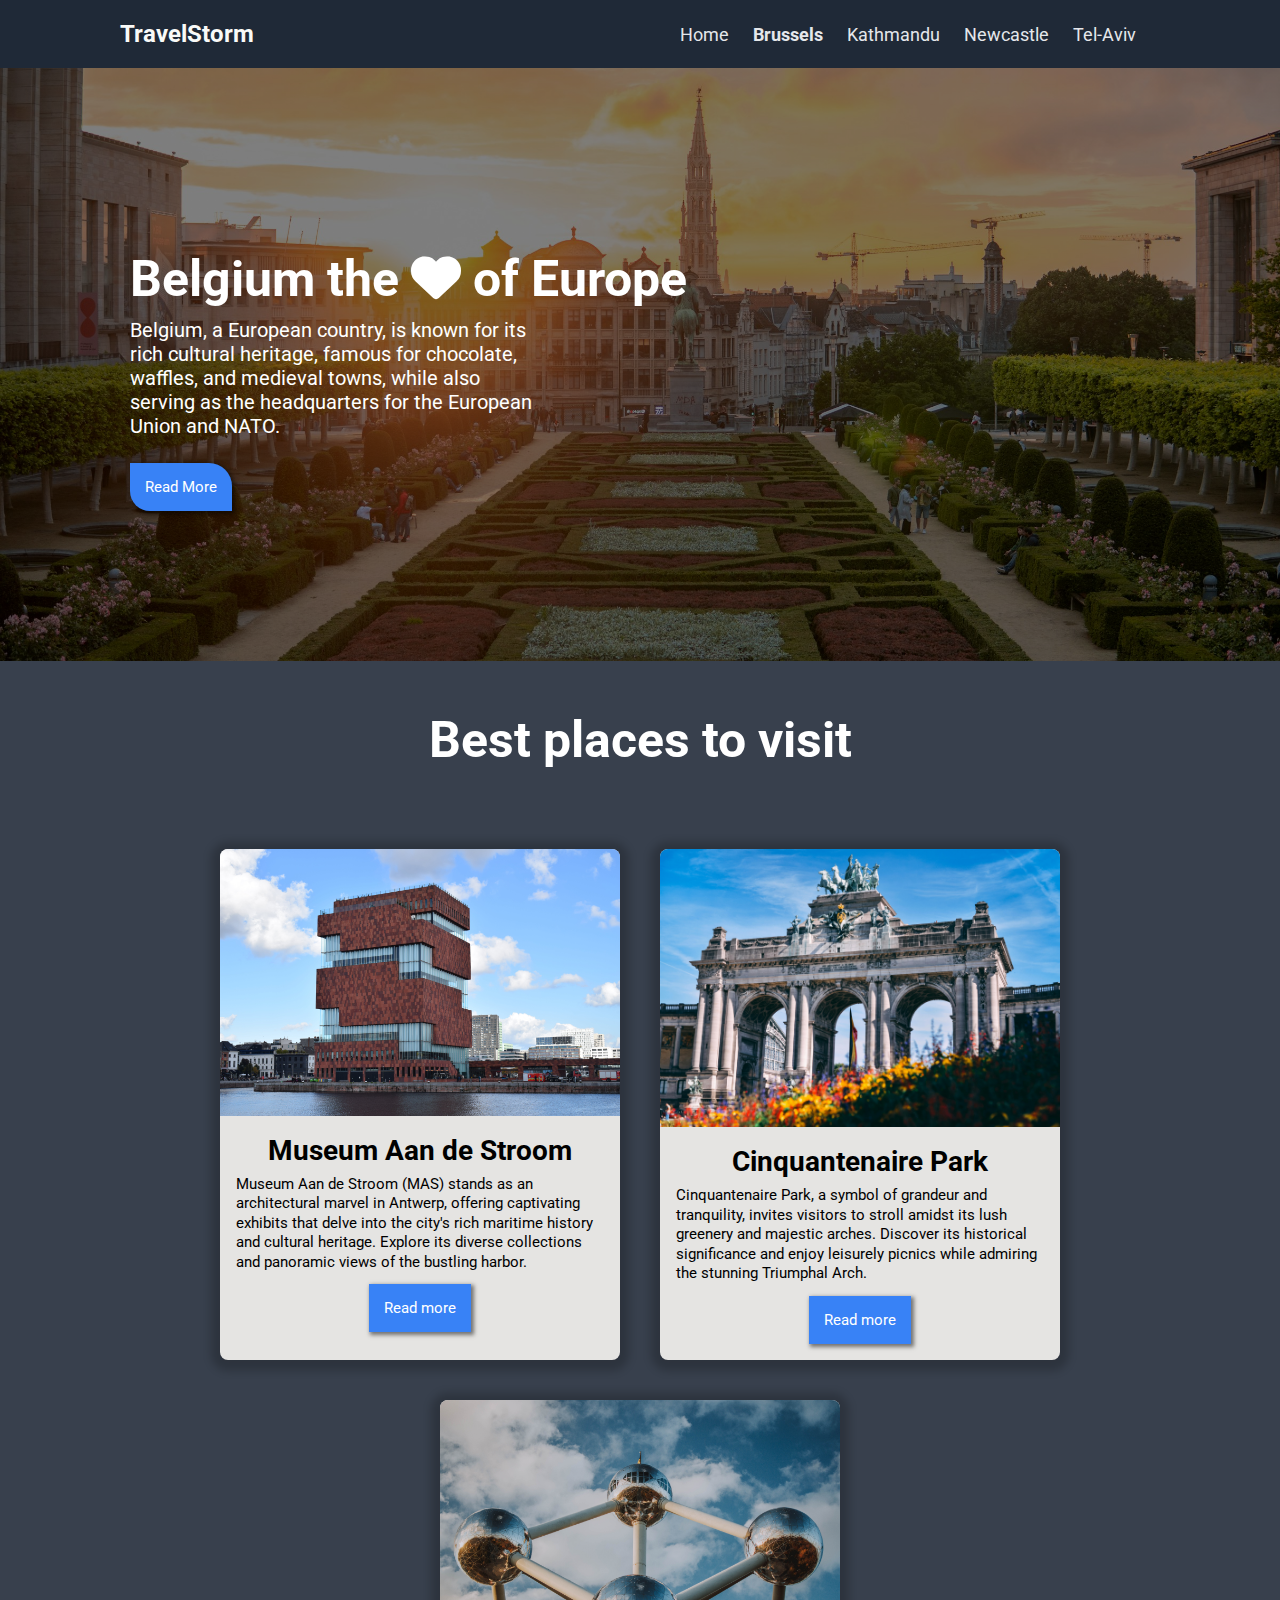
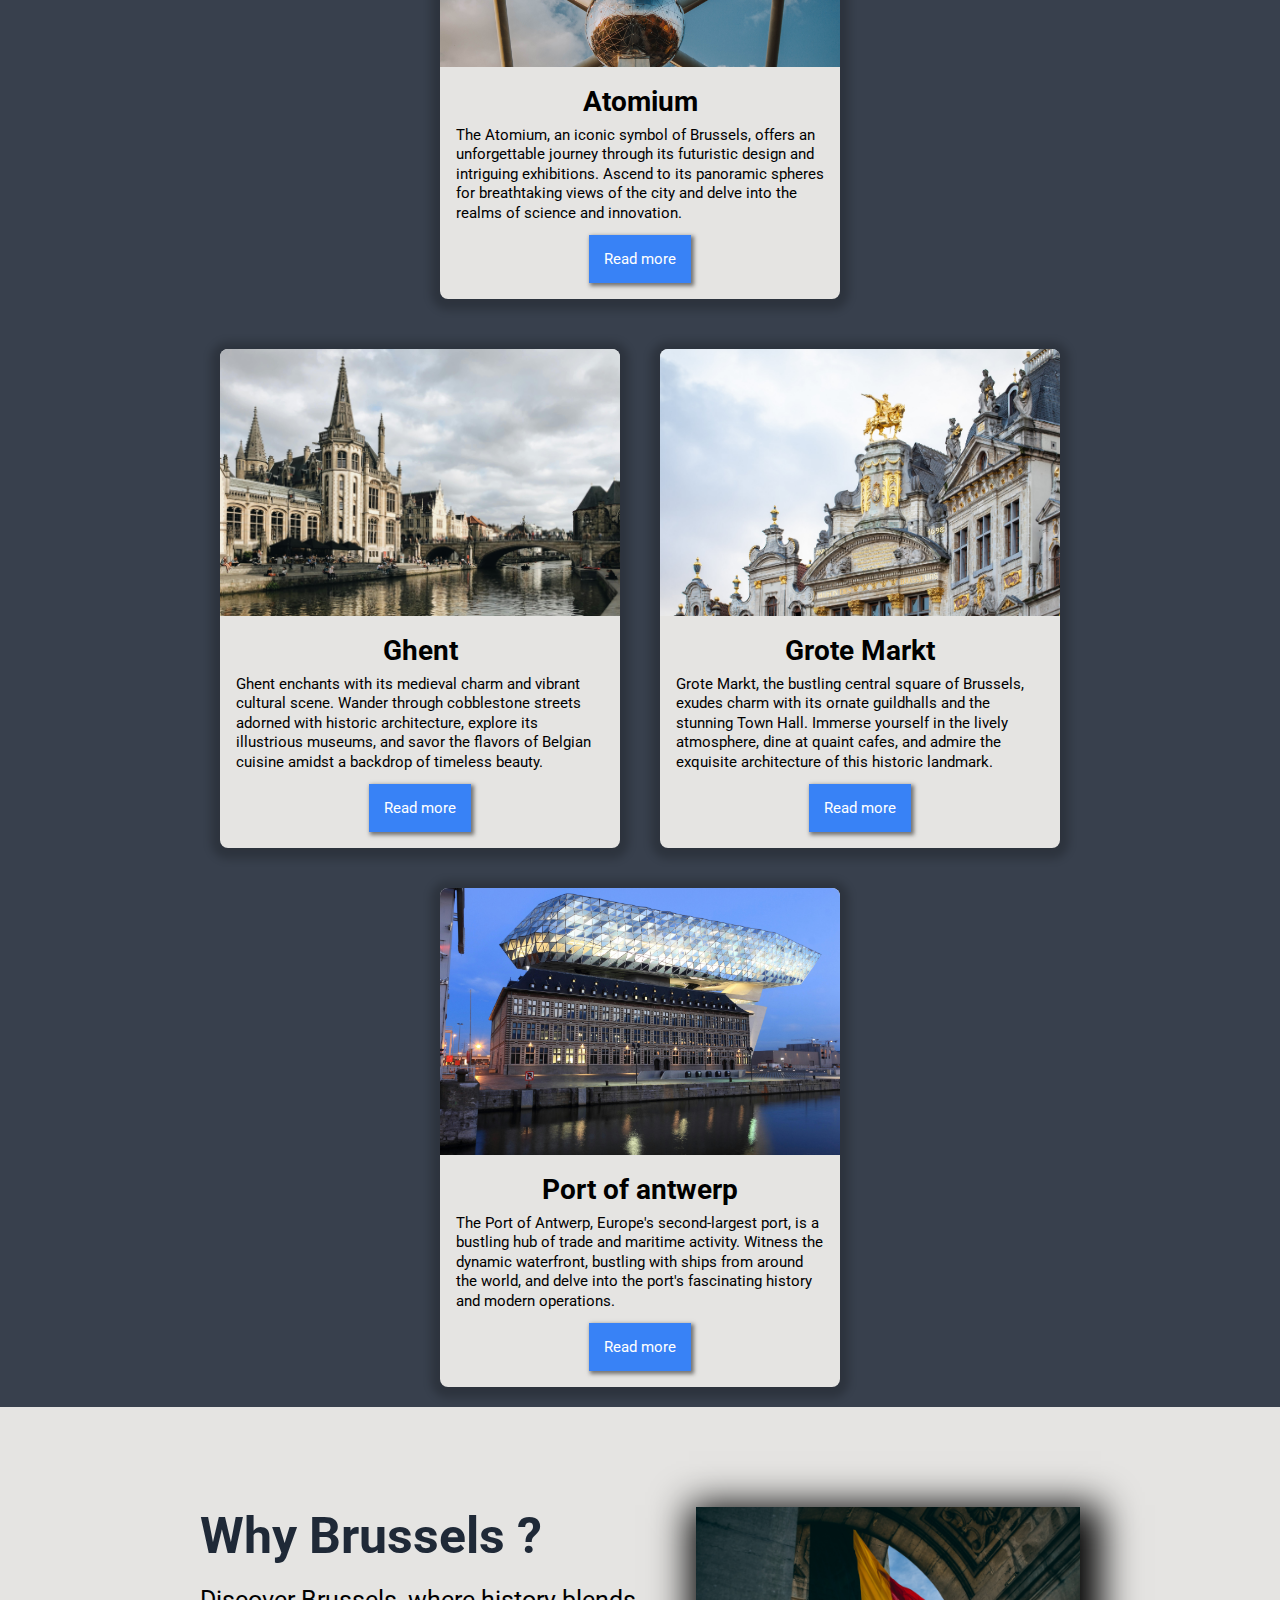
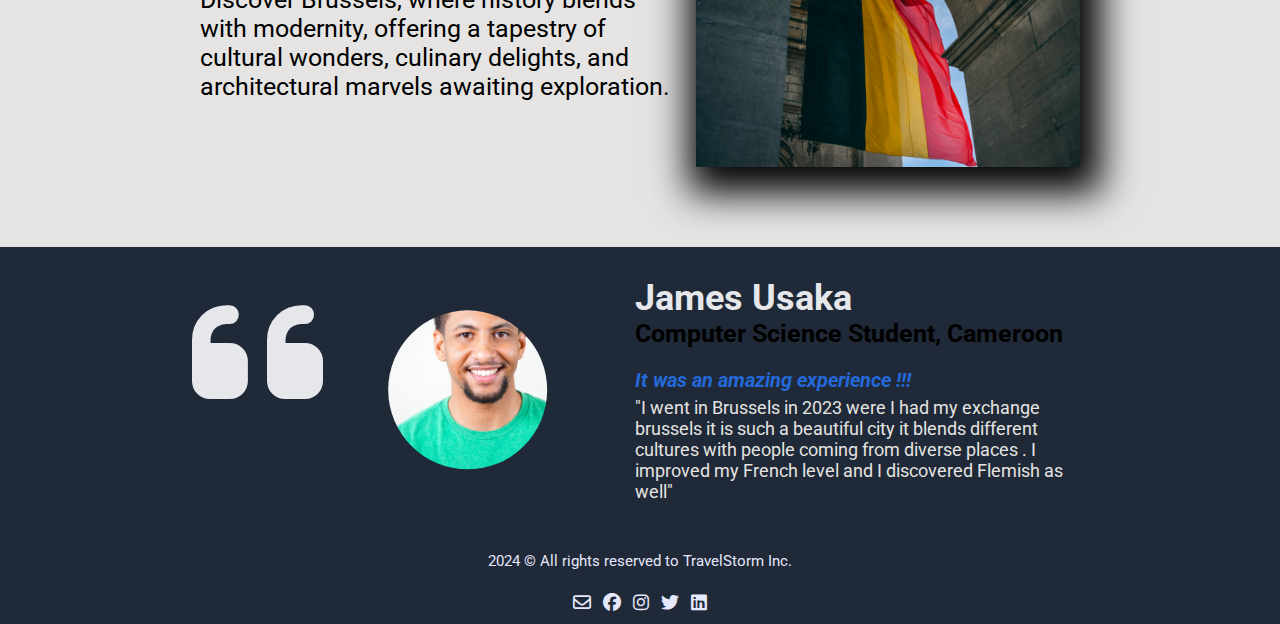
==== commit 2b83ff74: "navigation changes for all pages" ====
--- a/pages/brussels.html
+++ b/pages/brussels.html
@@ -23,20 +23,15 @@
   </head>
   <body>
     <header>
-      <nav>
-        <div class="logo-container">
-          <a href="#">
-            <!-- <img src="./assets/images/home-images/logo.png" alt="logo of travelStorm agency">  -->
-            <a class="logo-anchor" href="../index.html"><p>TravelStorm</p></a>
-          </a>
-        </div>
-        <div class="anchor-container flex-center">
-          <a href="../index.html">Home</a>
-          <a href="../pages/brussels.html" class="brussels-page">Brussels</a>
-          <a href="../pages/kathmandu.html" class="current-page">Kathmandu</a>
-          <a href="../pages/newcastle.html">Newcastle</a>
-          <a href="../pages/telaviv.html">Tel-Aviv</a>
-        </div>
+      <picture class="logo-container">
+        <a  href="../index.html">TravelStorm</a>
+      </picture>
+      <nav class="anchor-container flex-center">
+        <a href="../index.html">Home</a>
+        <a href="../pages/brussels.html" class="current-page">Brussels</a>
+        <a href="../pages/kathmandu.html">Kathmandu</a>
+        <a href="../pages/newcastle.html">Newcastle</a>
+        <a href="../pages/telaviv.html">Tel-Aviv</a>
       </nav>
     </header>
     <main>
--- a/styles/brussels.css
+++ b/styles/brussels.css
@@ -1,528 +1,488 @@
 /* Imports  */
-@import url("https://fonts.googleapis.com/css2?family=Roboto:wght@500&display=swap");
+@import url("https://fonts.googleapis.com/css2?family=Roboto:ital,wght@0,100;0,300;0,400;0,500;0,700;0,900;1,100;1,300;1,400;1,500;1,700;1,900&display=swap");
 /* font-family: 'Roboto', sans-serif; */
 /* general */
 * {
-  margin: 0;
-  padding: 0;
-  box-sizing: border-box;
-  text-decoration: none;
-  font-family: "Roboto", sans-serif;
+	margin: 0;
+	padding: 0;
+	box-sizing: border-box;
+	text-decoration: none;
+	font-family: "Roboto", sans-serif;
 }
 html {
-  font-size: 62.5%;
-  scroll-behavior: smooth;
+	font-size: 62.5%;
+	scroll-behavior: smooth;
 }
 button {
-  background-color: #3882f6;
-  color: white;
-  padding: 15px;
-  font-size: 15px;
-  border-top-right-radius: 23px;
-  border-bottom-left-radius: 20px;
-  border: none;
-  box-shadow: 2px 2px 4px 1px rgba(0, 0, 0, 0.5);
-  transition: all 200ms;
+	background-color: #3882f6;
+	color: white;
+	padding: 15px;
+	font-size: 15px;
+	border-top-right-radius: 23px;
+	border-bottom-left-radius: 20px;
+	border: none;
+	box-shadow: 2px 2px 4px 1px rgba(0, 0, 0, 0.5);
+	transition: all 200ms;
 }
 
 button:hover {
-  background-color: #2469da;
-  cursor: pointer;
+	background-color: #2469da;
+	cursor: pointer;
 }
 /* end general */
 /*************************************************************/
 /************************** navigation ***********************/
 /*************************************************************/
+
 header {
-  background: #1f2937;
-  position: fixed;
-  width: 100%;
-  z-index: 100;
-}
-
-nav {
-  margin: 0 10rem;
-  padding: 2rem;
-  display: flex;
-  align-items: center;
-  justify-content: space-between;
+	background: #1f2937;
+	position: fixed;
+	width: 100%;
+	z-index: 100;
+	display: flex;
+	align-items: center;
+	justify-content: space-between;
+	padding: 2rem 12rem;
 }
 
 .logo-container a {
-  color: #f9faf8;
-  font-size: 2.4rem;
-  font-weight: bold;
+	color: #f9faf8;
+	font-size: 2.4rem;
+	font-weight: bold;
 }
 
 .anchor-container {
-  display: flex;
-  gap: 2.4rem;
-  padding-right: 2.4rem;
-}
-
+	gap: 2.4rem;
+	padding-right: 2.4rem;
+}
 .anchor-container a {
-  color: #e5e7eb;
-  font-size: 1.8rem;
-  position: relative;
-}
-.anchor-container a.brussels-page {
-  font-weight: bold;
-  font-size: 2rem;
-  pointer-events: none;
-}
+	text-decoration: none;
+	color: #e5e7eb;
+	font-size: 1.8rem;
+	position: relative;
+}
+.current-page {
+	font-weight: bold;
+	font-size: 2rem;
+	pointer-events: none;
+}
+
 .anchor-container a:hover {
-  color: #3882f6;
+	color: #3882f6;
 }
 .anchor-container a::after {
-  content: "";
-  width: 0;
-  height: 2px;
-  position: absolute;
-  background-color: #e5e7eb;
-  left: 0;
-  bottom: -1px;
-  transition: all 300ms;
+	content: "";
+	width: 0;
+	height: 2px;
+	position: absolute;
+	background-color: #e5e7eb;
+	left: 0;
+	bottom: -1px;
+	transition: all 300ms;
 }
 .anchor-container a:hover::after {
-  width: 100%;
-  background-color: #3882f6;
-}
-
-/* end nav  */
+	width: 100%;
+	background-color: #3882f6;
+}
+
 body {
-  font-family: "Roboto", sans-serif;
+	font-family: "Roboto", sans-serif;
 }
 
 main {
-  padding: 150px 30px 50px 90px;
-  background-image: linear-gradient(rgba(0, 0, 0, 0.5), rgba(0, 0, 0, 0.5)),
-    url(../images/brussels/navimage.jpg);
-  background-size: cover;
-  background-position: center;
-  /* opacity: 0.8; */
+	padding: 150px 30px 50px 90px;
+	background-image: linear-gradient(rgba(0, 0, 0, 0.5), rgba(0, 0, 0, 0.5)),
+		url(../images/brussels/navimage.jpg);
+	background-size: cover;
+	background-position: center;
+	/* opacity: 0.8; */
 }
 h1 {
-  color: white;
-  font-size: 50px;
+	color: white;
+	font-size: 50px;
 }
 main h3 {
-  margin: 10px 0 25px 0;
-  color: white;
-  font-size: 20px;
-  font-weight: normal;
+	margin: 10px 0 25px 0;
+	color: white;
+	font-size: 20px;
+	font-weight: normal;
 }
 
 h2 {
-  padding: 50px;
-  text-align: center;
-  font-size: 50px;
-  color: white;
+	padding: 50px;
+	text-align: center;
+	font-size: 50px;
+	color: white;
 }
 /* places to visit  */
 .places {
-  background-color: rgb(31 41 55 / 89%);
+	background-color: rgb(31 41 55 / 89%);
 }
 .card-container {
-  display: flex;
-  justify-content: center;
-  flex-wrap: wrap;
-  margin-top: 10px;
+	display: flex;
+	justify-content: center;
+	flex-wrap: wrap;
+	margin-top: 10px;
 }
 .card {
-  width: 400px;
-  background-color: #e5e4e2;
-  border-radius: 8px;
-  overflow: hidden;
-  box-shadow: 0px 2px 9px 9px rgba(0, 0, 0, 0.2);
-  margin: 20px;
-  transition: transform 0.3s ease;
+	width: 400px;
+	background-color: #e5e4e2;
+	border-radius: 8px;
+	overflow: hidden;
+	box-shadow: 0px 2px 9px 9px rgba(0, 0, 0, 0.2);
+	margin: 20px;
+	transition: transform 0.3s ease;
 }
 .card:hover {
-  transform: translateY(-15px);
+	transform: translateY(-15px);
 }
 .card img {
-  width: 100%;
-  height: auto;
+	width: 100%;
+	height: auto;
 }
 .card-content {
-  padding: 16px;
+	padding: 16px;
 }
 .card-content h3 {
-  font-size: 28px;
-  margin-bottom: 8px;
+	font-size: 28px;
+	margin-bottom: 8px;
+	text-align: center;
 }
 .card-content p {
-  font-size: 15px;
-  line-height: 1.3;
+	font-size: 15px;
+	line-height: 1.3;
+	padding-bottom: 12px;
+}
+.card-content button {
+	display: block;
+	margin: auto;
+	border-radius: 0;
 }
 /* end places  */
 /* reasons section */
 .reasons-section {
-  padding-top: 100px;
-  background-color: #e5e4e2;
-  padding-bottom: 50px;
+	padding-top: 100px;
+	background-color: #e5e4e2;
+	padding-bottom: 50px;
 }
 .content {
-  margin-left: 100px;
-  padding-right: 25px;
-  display: block;
-  padding-bottom: 20px;
+	margin-left: 100px;
+	padding-right: 25px;
+	display: block;
+	padding-bottom: 20px;
 }
 .content h3 {
-  font-size: 50px;
-  margin-bottom: 20px;
-  color: #1f2937;
+	font-size: 50px;
+	margin-bottom: 20px;
+	color: #1f2937;
 }
 .content p {
-  font-size: 25px;
+	font-size: 25px;
 }
 .reasons-section img {
-  width: 50%;
-  height: auto;
-  display: block;
-  margin: 0 auto;
-  box-shadow: 7px 12px 36px 14px black;
+	width: 50%;
+	height: auto;
+	display: block;
+	margin: 0 auto;
+	box-shadow: 7px 12px 36px 14px black;
 }
 /* reasons end  */
 .testimony {
-  padding-top: 30px;
-  padding-bottom: 50px;
-  background-color: #1f2937;
+	padding-top: 30px;
+	padding-bottom: 50px;
+	background-color: #1f2937;
 }
 .testimony-content {
-  margin: auto;
-  width: 70%;
+	margin: auto;
+	width: 70%;
 }
 .testimony-content i {
-  font-size: 150px;
-  color: #e5e7eb;
+	font-size: 150px;
+	color: #e5e7eb;
 }
 .testimony-person img {
-  width: 30%;
-  height: auto;
-  margin-left: 52px;
-  clip-path: circle(35% at 40% 50%);
-  object-fit: cover;
+	width: 30%;
+	height: auto;
+	margin-left: 52px;
+	clip-path: circle(35% at 40% 50%);
+	object-fit: cover;
 }
 .person-info {
-  padding-left: 30px;
+	padding-left: 30px;
 }
 .person-info h3 {
-  color: #e5e7eb;
-  font-size: 36px;
+	color: #e5e7eb;
+	font-size: 36px;
 }
 .person-info h5 {
-  font-size: 25px;
-  padding-bottom: 20px;
+	font-size: 25px;
+	padding-bottom: 20px;
 }
 .testimony-text h4 {
-  font-size: 20px;
-  font-style: italic;
-  color: #2469da;
+	font-size: 20px;
+	font-style: italic;
+	color: #2469da;
 }
 .testimony-text p {
-  font-size: 18px;
-  color: #e5e4e2;
-  padding-top: 5px;
+	font-size: 18px;
+	color: #e5e4e2;
+	padding-top: 5px;
 }
 /*************************************************************/
 /**************************** footer *************************/
 /*************************************************************/
 
 .flex-center {
-  display: flex;
-  justify-content: center;
-  align-items: center;
+	display: flex;
+	justify-content: center;
+	align-items: center;
 }
 
 .flex-column {
-  flex-direction: column;
+	flex-direction: column;
 }
 .icon {
-  font-size: 2.8rem;
-  color: #e5e7fb;
+	font-size: 2.8rem;
+	color: #e5e7fb;
 }
 .icon:hover {
-  color: #3882f6;
+	color: #3882f6;
 }
 footer {
-  background: #1f2937;
-  color: #e5e7fb;
+	background: #1f2937;
+	color: #e5e7fb;
 }
 footer p {
-  font-size: 15px;
+	font-size: 15px;
 }
 
 footer div {
-  gap: 1.2rem;
-  margin-top: 1.2rem;
-  padding: 1.2rem 0;
-}
+	gap: 1.2rem;
+	margin-top: 1.2rem;
+	padding: 1.2rem 0;
+}
+
 @media screen and (min-width: 600px) {
-  .testimony-content {
-    display: flex;
-    margin: auto;
-    width: 70%;
-  }
-}
-@media screen and (min-width: 1000px) {
-  * {
-    margin: 0;
-    padding: 0;
-    box-sizing: border-box;
-    text-decoration: none;
-    font-family: "Roboto", sans-serif;
-  }
-  html {
-    font-size: 62.5%;
-    scroll-behavior: smooth;
-  }
-  button {
-    background-color: #3882f6;
-    color: white;
-    padding: 15px;
-    font-size: 15px;
-    border-top-right-radius: 23px;
-    border-bottom-left-radius: 20px;
-    border: none;
-    box-shadow: 2px 2px 4px 1px rgba(0, 0, 0, 0.5);
-    transition: all 200ms;
-  }
-
-  button:hover {
-    background-color: #2469da;
-    cursor: pointer;
-  }
-  /* end general */
-  /*************************************************************/
-  /************************** navigation ***********************/
-  /*************************************************************/
-  header {
-    background: #1f2937;
-    position: fixed;
-    width: 100%;
-    z-index: 100;
-  }
-
-  nav {
-    margin: 0 10rem;
-    padding: 2rem;
-    display: flex;
-    align-items: center;
-    justify-content: space-between;
-  }
-
-  .logo-container a {
-    color: #f9faf8;
-    font-size: 2.4rem;
-    font-weight: bold;
-  }
-
-  .anchor-container {
-    display: flex;
-    gap: 2.4rem;
-    padding-right: 2.4rem;
-  }
-
-  .anchor-container a {
-    color: #e5e7eb;
-    font-size: 1.8rem;
-    position: relative;
-  }
-  .anchor-container a.brussels-page {
-    font-weight: bold;
-    font-size: 2rem;
-    pointer-events: none;
-  }
-  .anchor-container a:hover {
-    color: #3882f6;
-  }
-  .anchor-container a::after {
-    content: "";
-    width: 0;
-    height: 2px;
-    position: absolute;
-    background-color: #e5e7eb;
-    left: 0;
-    bottom: -1px;
-    transition: all 300ms;
-  }
-  .anchor-container a:hover::after {
-    width: 100%;
-    background-color: #3882f6;
-  }
-
-  /* end nav  */
-  body {
-    font-family: "Roboto", sans-serif;
-  }
-
-  main {
-    padding: 250px 130px 150px 130px;
-    background-image: linear-gradient(rgba(0, 0, 0, 0.5), rgba(0, 0, 0, 0.5)),
-      url(../images/brussels/navimage.jpg);
-    background-size: cover;
-    background-position: center;
-    /* opacity: 0.8; */
-  }
-  h1 {
-    color: white;
-    font-size: 50px;
-  }
-  main h3 {
-    width: 40%;
-    margin: 10px 0 25px 0;
-    color: white;
-    font-size: 20px;
-    font-weight: normal;
-  }
-
-  h2 {
-    padding: 50px;
-    text-align: center;
-    font-size: 50px;
-    color: white;
-  }
-  /* places to visit  */
-  .places {
-    background-color: rgb(31 41 55 / 89%);
-  }
-  .card-container {
-    display: flex;
-    justify-content: center;
-    flex-wrap: wrap;
-    margin-top: 10px;
-  }
-  .card {
-    width: 400px;
-    background-color: #e5e4e2;
-    border-radius: 8px;
-    overflow: hidden;
-    box-shadow: 0px 2px 9px 9px rgba(0, 0, 0, 0.2);
-    margin: 20px;
-    transition: transform 0.3s ease;
-  }
-  .card:hover {
-    transform: translateY(-15px);
-  }
-  .card img {
-    width: 100%;
-    height: auto;
-  }
-  .card-content {
-    padding: 16px;
-  }
-  .card-content h3 {
-    font-size: 28px;
-    margin-bottom: 8px;
-  }
-  .card-content p {
-    font-size: 15px;
-    line-height: 1.3;
-  }
-  /* end places  */
-  /* reasons section */
-  .reasons-section {
-    display: flex;
-    padding-top: 100px;
-    background-color: #e5e4e2;
-  }
-  .content {
-    margin-left: 200px;
-    padding-right: 25px;
-    display: block;
-  }
-  .content h3 {
-    font-size: 50px;
-    margin-bottom: 20px;
-    color: #1f2937;
-  }
-  .content p {
-    font-size: 25px;
-  }
-  .reasons-section img {
-    width: 30%;
-    height: auto;
-    margin: 0px 200px 30px 0px;
-    box-shadow: 7px 12px 36px 14px black;
-  }
-  /* reasons end  */
-  .testimony {
-    padding-top: 30px;
-    padding-bottom: 50px;
-    background-color: #1f2937;
-  }
-  .testimony-content {
-    display: flex;
-    margin: auto;
-    width: 70%;
-  }
-  .testimony-content i {
-    font-size: 150px;
-    color: #e5e7eb;
-  }
-  .testimony-person {
-    display: flex;
-  }
-  .testimony-person img {
-    width: 30%;
-    height: auto;
-    margin-left: 52px;
-    clip-path: circle(35% at 40% 50%);
-    object-fit: cover;
-  }
-  .person-info {
-    padding-left: 30px;
-  }
-  .person-info h3 {
-    color: #e5e7eb;
-    font-size: 36px;
-  }
-  .person-info h5 {
-    font-size: 25px;
-    padding-bottom: 20px;
-  }
-  .testimony-text h4 {
-    font-size: 20px;
-    font-style: italic;
-    color: #2469da;
-  }
-  .testimony-text p {
-    font-size: 18px;
-    color: #e5e4e2;
-    padding-top: 5px;
-  }
-  /*************************************************************/
-  /**************************** footer *************************/
-  /*************************************************************/
-
-  .flex-center {
-    display: flex;
-    justify-content: center;
-    align-items: center;
-  }
-
-  .flex-column {
-    flex-direction: column;
-  }
-  .icon {
-    font-size: 2.8rem;
-    color: #e5e7fb;
-  }
-  .icon:hover {
-    color: #3882f6;
-  }
-  footer {
-    background: #1f2937;
-    color: #e5e7fb;
-  }
-  footer p {
-    font-size: 15px;
-  }
-
-  footer div {
-    gap: 1.2rem;
-    margin-top: 1.2rem;
-    padding: 1.2rem 0;
-  }
-}
+	.testimony-content {
+		display: flex;
+		margin: auto;
+		width: 70%;
+	}
+}
+@media screen and (min-width: 992px) {
+	* {
+		margin: 0;
+		padding: 0;
+		box-sizing: border-box;
+		text-decoration: none;
+		font-family: "Roboto", sans-serif;
+	}
+	html {
+		font-size: 62.5%;
+		scroll-behavior: smooth;
+	}
+
+	button {
+		background-color: #3882f6;
+		color: white;
+		padding: 15px;
+		font-size: 15px;
+		border-top-right-radius: 23px;
+		border-bottom-left-radius: 20px;
+		border: none;
+		box-shadow: 2px 2px 4px 1px rgba(0, 0, 0, 0.5);
+		transition: all 200ms;
+	}
+
+	button:hover {
+		background-color: #2469da;
+		cursor: pointer;
+	}
+	/* end general */
+	body {
+		font-family: "Roboto", sans-serif;
+	}
+
+	main {
+		padding: 250px 130px 150px 130px;
+		background-image: linear-gradient(rgba(0, 0, 0, 0.5), rgba(0, 0, 0, 0.5)),
+			url(../images/brussels/navimage.jpg);
+		background-size: cover;
+		background-position: center;
+		/* opacity: 0.8; */
+	}
+	h1 {
+		color: white;
+		font-size: 50px;
+	}
+	main h3 {
+		width: 40%;
+		margin: 10px 0 25px 0;
+		color: white;
+		font-size: 20px;
+		font-weight: normal;
+	}
+
+	h2 {
+		padding: 50px;
+		text-align: center;
+		font-size: 50px;
+		color: white;
+	}
+	/* places to visit  */
+	.places {
+		background-color: rgb(31 41 55 / 89%);
+	}
+	.card-container {
+		display: flex;
+		justify-content: center;
+		flex-wrap: wrap;
+		margin-top: 10px;
+	}
+	.card {
+		width: 400px;
+		background-color: #e5e4e2;
+		border-radius: 8px;
+		overflow: hidden;
+		box-shadow: 0px 2px 9px 9px rgba(0, 0, 0, 0.2);
+		margin: 20px;
+		transition: transform 0.3s ease;
+	}
+	.card:hover {
+		transform: translateY(-15px);
+	}
+	.card img {
+		width: 100%;
+		height: auto;
+	}
+	.card-content {
+		padding: 16px;
+	}
+
+	/* end places  */
+	/* reasons section */
+	.reasons-section {
+		display: flex;
+		padding-top: 100px;
+		background-color: #e5e4e2;
+	}
+	.content {
+		margin-left: 200px;
+		padding-right: 25px;
+		display: block;
+	}
+	.content h3 {
+		font-size: 50px;
+		margin-bottom: 20px;
+		color: #1f2937;
+	}
+	.content p {
+		font-size: 25px;
+	}
+	.reasons-section img {
+		width: 30%;
+		height: auto;
+		margin: 0px 200px 30px 0px;
+		box-shadow: 7px 12px 36px 14px black;
+	}
+	/* reasons end  */
+	.testimony {
+		padding-top: 30px;
+		padding-bottom: 50px;
+		background-color: #1f2937;
+	}
+	.testimony-content {
+		display: flex;
+		margin: auto;
+		width: 70%;
+	}
+	.testimony-content i {
+		font-size: 150px;
+		color: #e5e7eb;
+	}
+	.testimony-person {
+		display: flex;
+	}
+	.testimony-person img {
+		width: 30%;
+		height: auto;
+		margin-left: 52px;
+		clip-path: circle(35% at 40% 50%);
+		object-fit: cover;
+	}
+	.person-info {
+		padding-left: 30px;
+	}
+	.person-info h3 {
+		color: #e5e7eb;
+		font-size: 36px;
+	}
+	.person-info h5 {
+		font-size: 25px;
+		padding-bottom: 20px;
+	}
+	.testimony-text h4 {
+		font-size: 20px;
+		font-style: italic;
+		color: #2469da;
+	}
+	.testimony-text p {
+		font-size: 18px;
+		color: #e5e4e2;
+		padding-top: 5px;
+	}
+	/*************************************************************/
+	/**************************** footer *************************/
+	/*************************************************************/
+
+	.flex-center {
+		display: flex;
+		justify-content: center;
+		align-items: center;
+	}
+
+	.flex-column {
+		flex-direction: column;
+	}
+	.icon {
+		font-size: 1.8rem;
+		color: #e5e7fb;
+	}
+	.icon:hover {
+		color: #3882f6;
+	}
+	footer {
+		background: #1f2937;
+		color: #e5e7fb;
+	}
+	footer p {
+		font-size: 15px;
+	}
+
+	footer div {
+		gap: 1.2rem;
+		margin-top: 1.2rem;
+		padding: 1.2rem 0;
+	}
+}
+@media (max-width: 768px) {
+	header {
+		margin: 0;
+		justify-content: center;
+		flex-direction: column;
+		padding-top: 1.2rem;
+		gap: 1.2rem;
+	}
+	.anchor-container {
+		padding-right: 0;
+	}
+	.logo-container a {
+		font-size: 1.8rem;
+	}
+	.anchor-container a {
+		font-size: 1.2rem;
+	}
+	.anchor-container a.current-page {
+		font-size: 1.6rem;
+	}
+}
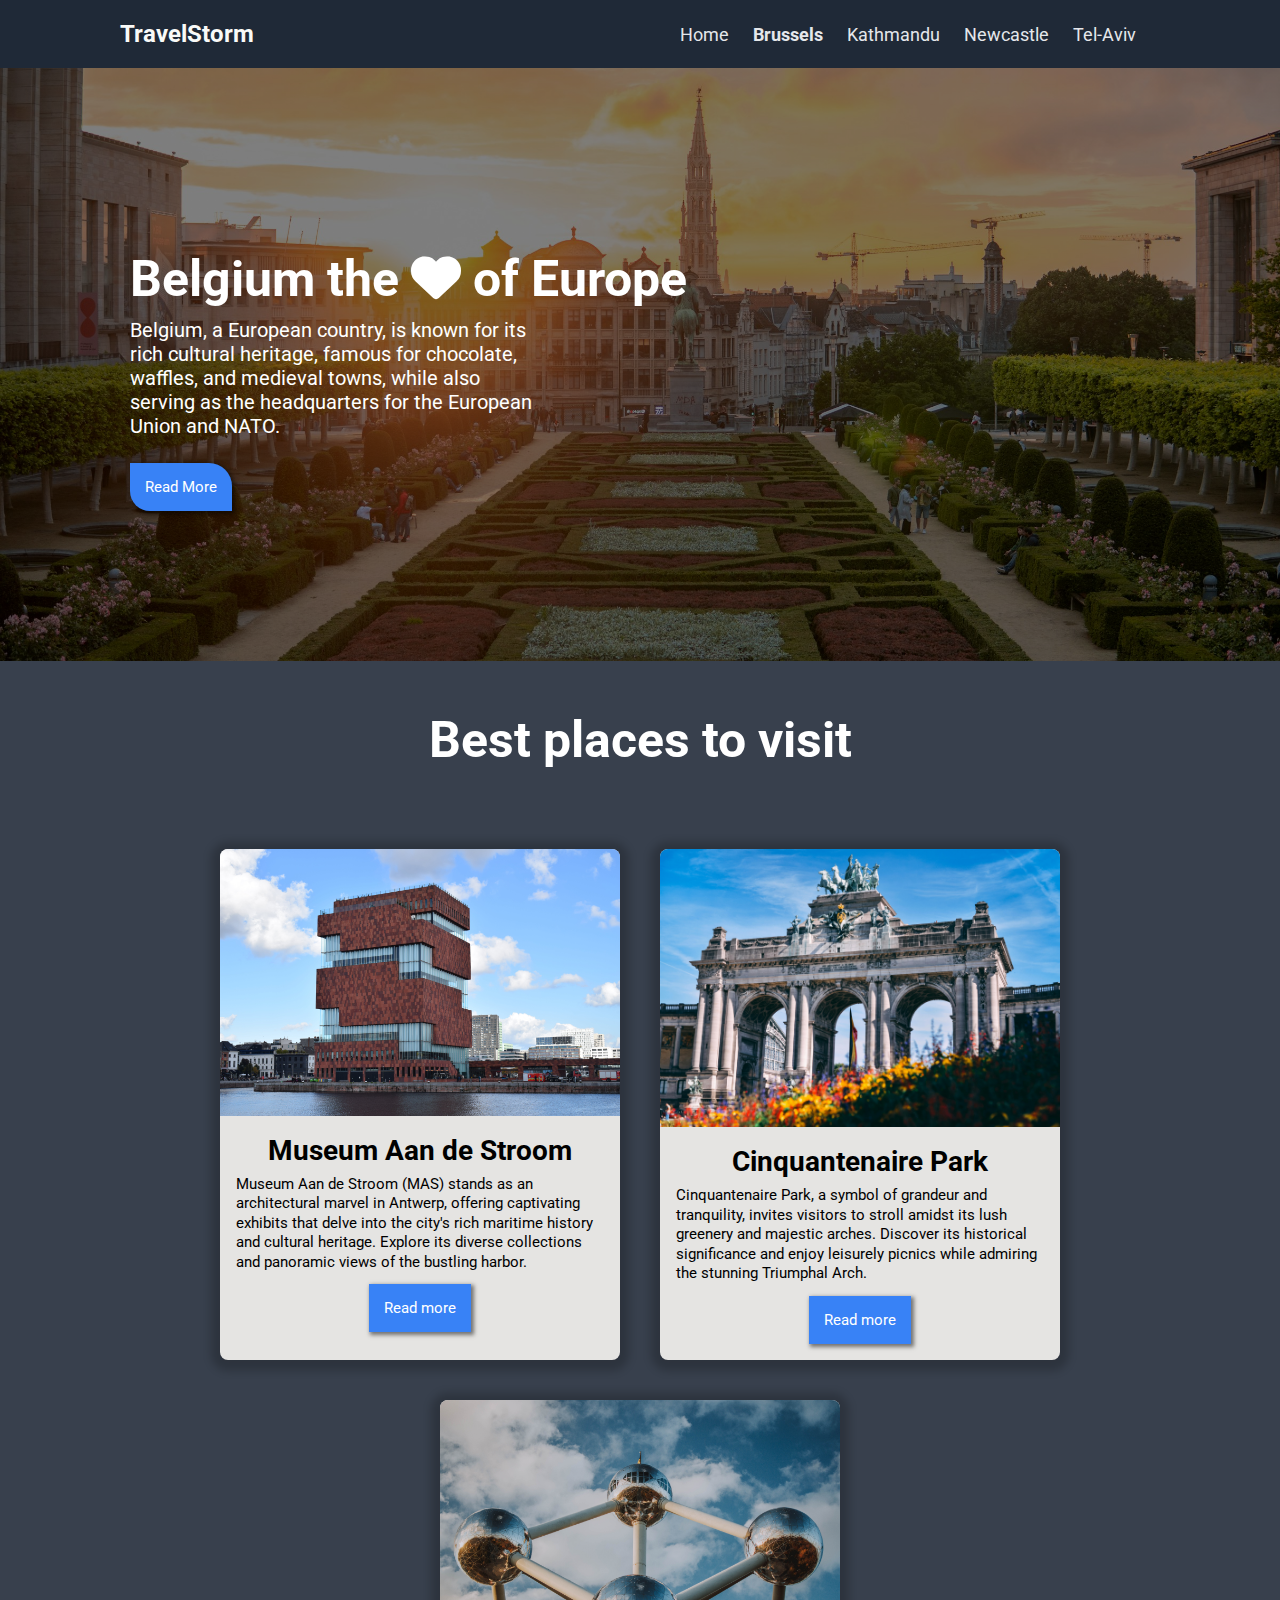
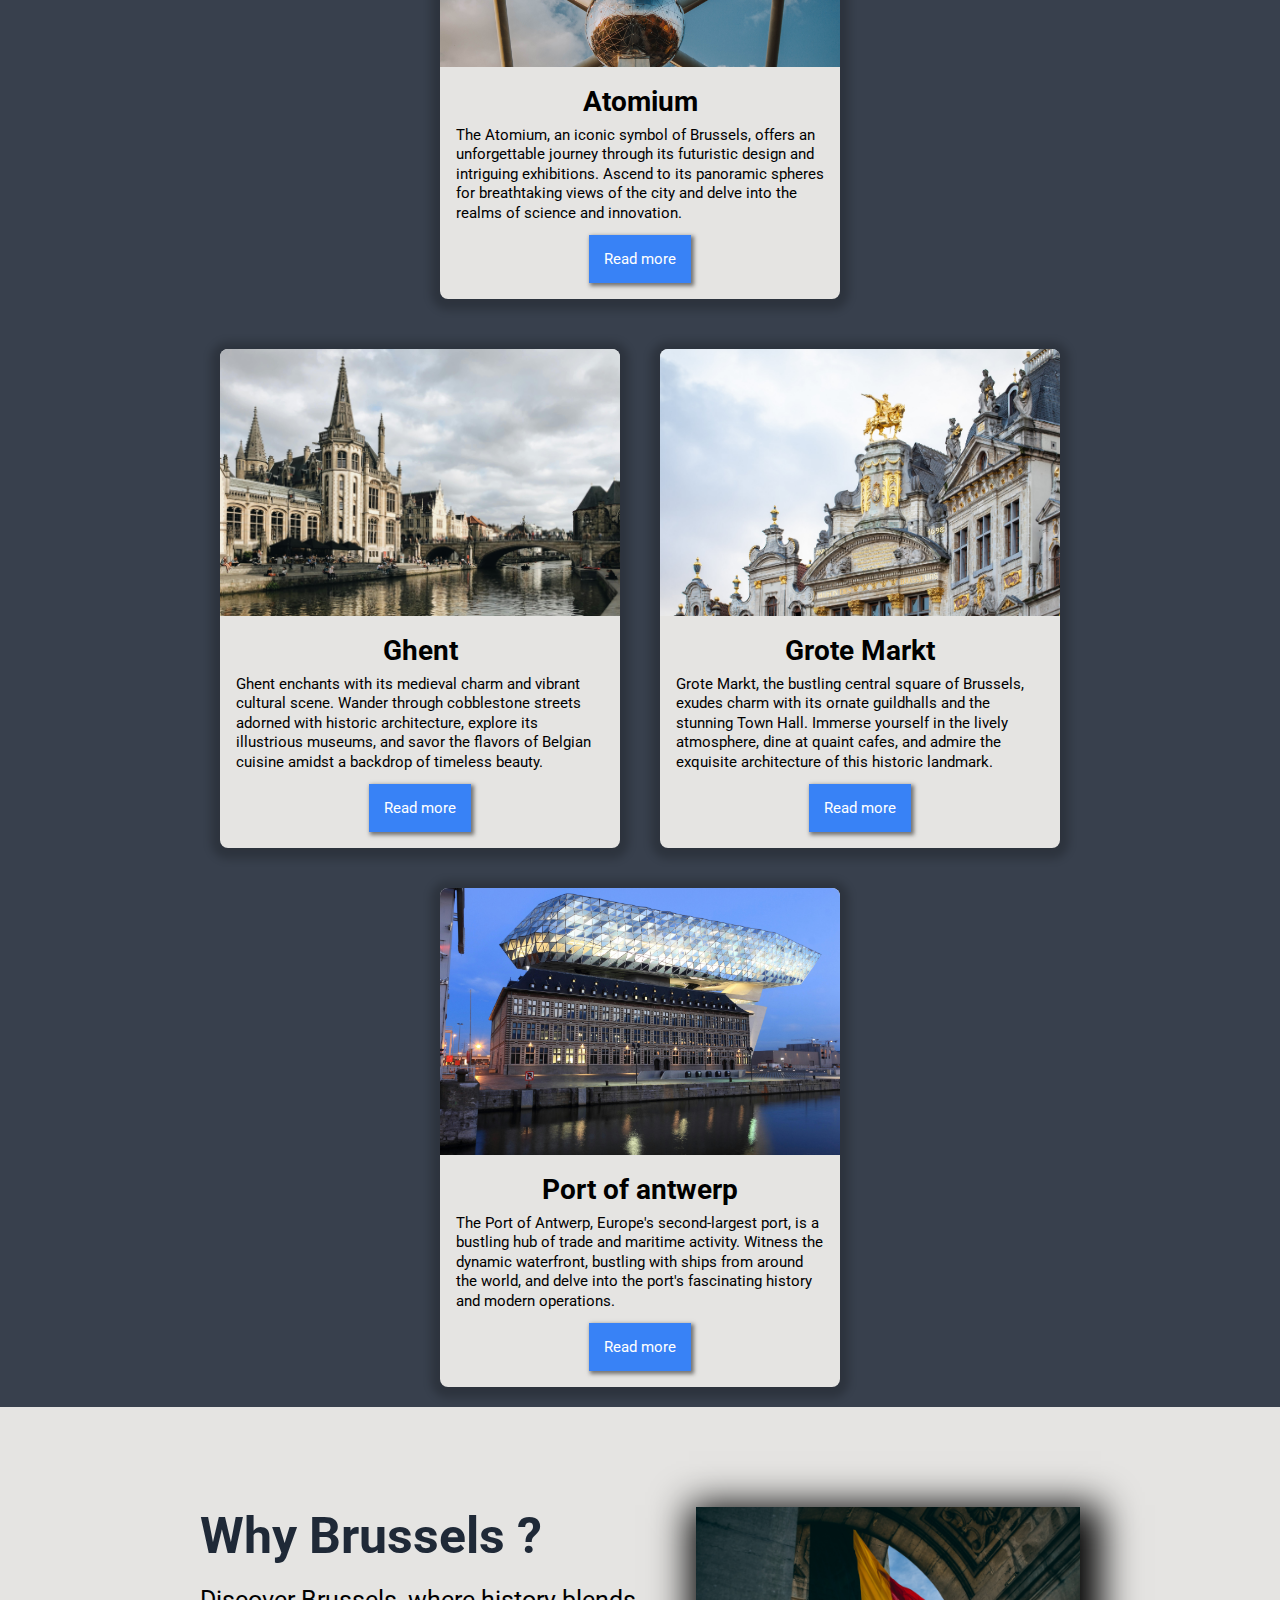
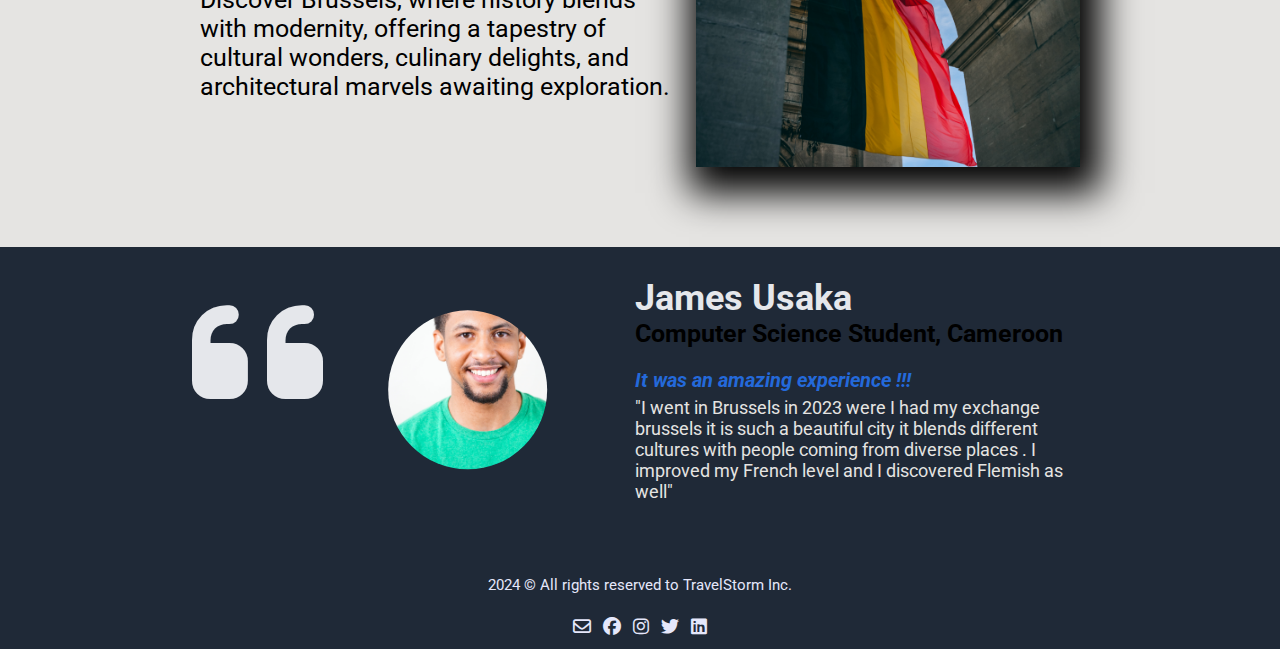
==== commit 394d188a: "fixed button on small screen" ====
--- a/pages/brussels.html
+++ b/pages/brussels.html
@@ -11,20 +11,18 @@
 awesome/6.2.0/css/all.min.css"
     />
     <link rel="stylesheet" href="../styles/brussels.css" />
-    <!-- favicon section -->
     <link
       rel="icon"
       type="image/png"
       sizes="16x16"
       href="../images/favicon_io/favicon-16x16.png"
     />
-    <!-- end -->
-    <title>Brussels</title>
+    <title>TravelStorm:Brussels</title>
   </head>
   <body>
     <header>
       <picture class="logo-container">
-        <a  href="../index.html">TravelStorm</a>
+        <a href="../index.html">TravelStorm</a>
       </picture>
       <nav class="anchor-container flex-center">
         <a href="../index.html">Home</a>
@@ -163,13 +161,13 @@
     </section>
     <footer class="flex-center flex-column">
       <p>2024 &copy; All rights reserved to TravelStorm Inc.</p>
-      <div class="flex-center">
+      <nav class="flex-center">
         <a href="#"><i class="icon hover fa-regular fa-envelope"></i></a>
         <a href="#"><i class="icon hover fa-brands fa-facebook"></i></a>
         <a href="#"><i class="icon hover fa-brands fa-instagram"></i></a>
         <a href="#"><i class="icon hover fa-brands fa-twitter"></i></a>
         <a href="#"><i class="icon hover fa-brands fa-linkedin"></i></a>
-      </div>
+      </nav>
     </footer>
   </body>
 </html>
--- a/styles/brussels.css
+++ b/styles/brussels.css
@@ -3,31 +3,31 @@
 /* font-family: 'Roboto', sans-serif; */
 /* general */
 * {
-	margin: 0;
-	padding: 0;
-	box-sizing: border-box;
-	text-decoration: none;
-	font-family: "Roboto", sans-serif;
+  margin: 0;
+  padding: 0;
+  box-sizing: border-box;
+  text-decoration: none;
+  font-family: "Roboto", sans-serif;
 }
 html {
-	font-size: 62.5%;
-	scroll-behavior: smooth;
+  font-size: 62.5%;
+  scroll-behavior: smooth;
 }
 button {
-	background-color: #3882f6;
-	color: white;
-	padding: 15px;
-	font-size: 15px;
-	border-top-right-radius: 23px;
-	border-bottom-left-radius: 20px;
-	border: none;
-	box-shadow: 2px 2px 4px 1px rgba(0, 0, 0, 0.5);
-	transition: all 200ms;
+  background-color: #3882f6;
+  color: white;
+  padding: 15px;
+  font-size: 15px;
+  border-top-right-radius: 23px;
+  border-bottom-left-radius: 20px;
+  border: none;
+  box-shadow: 2px 2px 4px 1px rgba(0, 0, 0, 0.5);
+  transition: all 200ms;
 }
 
 button:hover {
-	background-color: #2469da;
-	cursor: pointer;
+  background-color: #2469da;
+  cursor: pointer;
 }
 /* end general */
 /*************************************************************/
@@ -35,454 +35,488 @@
 /*************************************************************/
 
 header {
-	background: #1f2937;
-	position: fixed;
-	width: 100%;
-	z-index: 100;
-	display: flex;
-	align-items: center;
-	justify-content: space-between;
-	padding: 2rem 12rem;
+  background: #1f2937;
+  position: fixed;
+  width: 100%;
+  z-index: 100;
+  display: flex;
+  align-items: center;
+  justify-content: space-between;
+  padding: 2rem 12rem;
 }
 
 .logo-container a {
-	color: #f9faf8;
-	font-size: 2.4rem;
-	font-weight: bold;
+  color: #f9faf8;
+  font-size: 2.4rem;
+  font-weight: bold;
 }
 
 .anchor-container {
-	gap: 2.4rem;
-	padding-right: 2.4rem;
+  gap: 2.4rem;
+  padding-right: 2.4rem;
 }
 .anchor-container a {
-	text-decoration: none;
-	color: #e5e7eb;
-	font-size: 1.8rem;
-	position: relative;
+  text-decoration: none;
+  color: #e5e7eb;
+  font-size: 1.8rem;
+  position: relative;
 }
 .current-page {
-	font-weight: bold;
-	font-size: 2rem;
-	pointer-events: none;
+  font-weight: bold;
+  font-size: 2rem;
+  pointer-events: none;
 }
 
 .anchor-container a:hover {
-	color: #3882f6;
+  color: #3882f6;
 }
 .anchor-container a::after {
-	content: "";
-	width: 0;
-	height: 2px;
-	position: absolute;
-	background-color: #e5e7eb;
-	left: 0;
-	bottom: -1px;
-	transition: all 300ms;
+  content: "";
+  width: 0;
+  height: 2px;
+  position: absolute;
+  background-color: #e5e7eb;
+  left: 0;
+  bottom: -1px;
+  transition: all 300ms;
 }
 .anchor-container a:hover::after {
-	width: 100%;
-	background-color: #3882f6;
+  width: 100%;
+  background-color: #3882f6;
 }
 
 body {
-	font-family: "Roboto", sans-serif;
+  font-family: "Roboto", sans-serif;
 }
 
 main {
-	padding: 150px 30px 50px 90px;
-	background-image: linear-gradient(rgba(0, 0, 0, 0.5), rgba(0, 0, 0, 0.5)),
-		url(../images/brussels/navimage.jpg);
-	background-size: cover;
-	background-position: center;
-	/* opacity: 0.8; */
+  padding: 150px 30px 50px 50px;
+  background-image: linear-gradient(rgba(0, 0, 0, 0.5), rgba(0, 0, 0, 0.5)),
+    url(../images/brussels/navimage.jpg);
+  background-size: cover;
+  background-position: center;
+  /* opacity: 0.8; */
 }
 h1 {
-	color: white;
-	font-size: 50px;
+  color: white;
+  font-size: 50px;
 }
 main h3 {
-	margin: 10px 0 25px 0;
-	color: white;
-	font-size: 20px;
-	font-weight: normal;
+  margin: 10px 0 25px 0;
+  color: white;
+  font-size: 20px;
+  font-weight: normal;
+}
+main button {
+  background-color: #3882f6;
+  color: white;
+  padding: 15px;
+  width: 100%;
+  font-size: 15px;
+  border-top-right-radius: 23px;
+  border-bottom-left-radius: 20px;
+  border: none;
+  box-shadow: 2px 2px 4px 1px rgba(0, 0, 0, 0.5);
+  transition: all 200ms;
 }
 
 h2 {
-	padding: 50px;
-	text-align: center;
-	font-size: 50px;
-	color: white;
+  padding: 50px;
+  text-align: center;
+  font-size: 50px;
+  color: white;
 }
 /* places to visit  */
 .places {
-	background-color: rgb(31 41 55 / 89%);
+  background-color: rgb(31 41 55 / 89%);
 }
 .card-container {
-	display: flex;
-	justify-content: center;
-	flex-wrap: wrap;
-	margin-top: 10px;
+  display: flex;
+  justify-content: center;
+  flex-wrap: wrap;
+  margin-top: 10px;
 }
 .card {
-	width: 400px;
-	background-color: #e5e4e2;
-	border-radius: 8px;
-	overflow: hidden;
-	box-shadow: 0px 2px 9px 9px rgba(0, 0, 0, 0.2);
-	margin: 20px;
-	transition: transform 0.3s ease;
+  width: 400px;
+  background-color: #e5e4e2;
+  border-radius: 8px;
+  overflow: hidden;
+  box-shadow: 0px 2px 9px 9px rgba(0, 0, 0, 0.2);
+  margin: 20px;
+  transition: transform 0.3s ease;
 }
 .card:hover {
-	transform: translateY(-15px);
+  transform: translateY(-15px);
 }
 .card img {
-	width: 100%;
-	height: auto;
+  width: 100%;
+  height: auto;
 }
 .card-content {
-	padding: 16px;
+  padding: 16px;
 }
 .card-content h3 {
-	font-size: 28px;
-	margin-bottom: 8px;
-	text-align: center;
+  font-size: 28px;
+  margin-bottom: 8px;
+  text-align: center;
 }
 .card-content p {
-	font-size: 15px;
-	line-height: 1.3;
-	padding-bottom: 12px;
+  font-size: 15px;
+  line-height: 1.3;
+  padding-bottom: 12px;
 }
 .card-content button {
-	display: block;
-	margin: auto;
-	border-radius: 0;
+  display: block;
+  margin: auto;
+  border-radius: 0;
 }
 /* end places  */
 /* reasons section */
 .reasons-section {
-	padding-top: 100px;
-	background-color: #e5e4e2;
-	padding-bottom: 50px;
+  padding-top: 100px;
+  background-color: #e5e4e2;
+  padding-bottom: 50px;
 }
 .content {
-	margin-left: 100px;
-	padding-right: 25px;
-	display: block;
-	padding-bottom: 20px;
+  margin-left: 100px;
+  padding-right: 25px;
+  display: block;
+  padding-bottom: 20px;
 }
 .content h3 {
-	font-size: 50px;
-	margin-bottom: 20px;
-	color: #1f2937;
+  font-size: 50px;
+  margin-bottom: 20px;
+  color: #1f2937;
 }
 .content p {
-	font-size: 25px;
+  font-size: 25px;
 }
 .reasons-section img {
-	width: 50%;
-	height: auto;
-	display: block;
-	margin: 0 auto;
-	box-shadow: 7px 12px 36px 14px black;
+  width: 50%;
+  height: auto;
+  display: block;
+  margin: 0 auto;
+  box-shadow: 7px 12px 36px 14px black;
 }
 /* reasons end  */
 .testimony {
-	padding-top: 30px;
-	padding-bottom: 50px;
-	background-color: #1f2937;
+  padding-top: 30px;
+  padding-bottom: 50px;
+  background-color: #1f2937;
 }
 .testimony-content {
-	margin: auto;
-	width: 70%;
+  margin: auto;
+  width: 70%;
 }
 .testimony-content i {
-	font-size: 150px;
-	color: #e5e7eb;
+  font-size: 150px;
+  color: #e5e7eb;
 }
 .testimony-person img {
-	width: 30%;
-	height: auto;
-	margin-left: 52px;
-	clip-path: circle(35% at 40% 50%);
-	object-fit: cover;
+  width: 30%;
+  height: auto;
+  margin-left: 52px;
+  clip-path: circle(35% at 40% 50%);
+  object-fit: cover;
 }
 .person-info {
-	padding-left: 30px;
+  padding-left: 30px;
 }
 .person-info h3 {
-	color: #e5e7eb;
-	font-size: 36px;
+  color: #e5e7eb;
+  font-size: 36px;
 }
 .person-info h5 {
-	font-size: 25px;
-	padding-bottom: 20px;
+  font-size: 25px;
+  padding-bottom: 20px;
 }
 .testimony-text h4 {
-	font-size: 20px;
-	font-style: italic;
-	color: #2469da;
+  font-size: 20px;
+  font-style: italic;
+  color: #2469da;
 }
 .testimony-text p {
-	font-size: 18px;
-	color: #e5e4e2;
-	padding-top: 5px;
+  font-size: 18px;
+  color: #e5e4e2;
+  padding-top: 5px;
 }
 /*************************************************************/
 /**************************** footer *************************/
 /*************************************************************/
-
 .flex-center {
-	display: flex;
-	justify-content: center;
-	align-items: center;
-}
-
+  display: flex;
+  justify-content: center;
+  align-items: center;
+}
 .flex-column {
-	flex-direction: column;
+  flex-direction: column;
 }
 .icon {
-	font-size: 2.8rem;
-	color: #e5e7fb;
+  font-size: 1.8rem;
+  color: #e5e7fb;
 }
 .icon:hover {
-	color: #3882f6;
+  color: #3882f6;
 }
 footer {
-	background: #1f2937;
-	color: #e5e7fb;
+  background: #1f2937;
+  color: #e5e7fb;
+  font-size: 1.5rem;
 }
 footer p {
-	font-size: 15px;
-}
-
-footer div {
-	gap: 1.2rem;
-	margin-top: 1.2rem;
-	padding: 1.2rem 0;
+  margin-top: 2.4rem;
+}
+footer nav {
+  gap: 1.2rem;
+  margin-top: 1.2rem;
+  padding: 1.2rem 0;
 }
 
 @media screen and (min-width: 600px) {
-	.testimony-content {
-		display: flex;
-		margin: auto;
-		width: 70%;
-	}
+  .testimony-content {
+    display: flex;
+    margin: auto;
+    width: 70%;
+  }
+  main button {
+    background-color: #3882f6;
+    color: white;
+    padding: 15px;
+    width: auto;
+    font-size: 15px;
+    border-top-right-radius: 23px;
+    border-bottom-left-radius: 20px;
+    border: none;
+    box-shadow: 2px 2px 4px 1px rgba(0, 0, 0, 0.5);
+    transition: all 200ms;
+  }
 }
 @media screen and (min-width: 992px) {
-	* {
-		margin: 0;
-		padding: 0;
-		box-sizing: border-box;
-		text-decoration: none;
-		font-family: "Roboto", sans-serif;
-	}
-	html {
-		font-size: 62.5%;
-		scroll-behavior: smooth;
-	}
-
-	button {
-		background-color: #3882f6;
-		color: white;
-		padding: 15px;
-		font-size: 15px;
-		border-top-right-radius: 23px;
-		border-bottom-left-radius: 20px;
-		border: none;
-		box-shadow: 2px 2px 4px 1px rgba(0, 0, 0, 0.5);
-		transition: all 200ms;
-	}
-
-	button:hover {
-		background-color: #2469da;
-		cursor: pointer;
-	}
-	/* end general */
-	body {
-		font-family: "Roboto", sans-serif;
-	}
-
-	main {
-		padding: 250px 130px 150px 130px;
-		background-image: linear-gradient(rgba(0, 0, 0, 0.5), rgba(0, 0, 0, 0.5)),
-			url(../images/brussels/navimage.jpg);
-		background-size: cover;
-		background-position: center;
-		/* opacity: 0.8; */
-	}
-	h1 {
-		color: white;
-		font-size: 50px;
-	}
-	main h3 {
-		width: 40%;
-		margin: 10px 0 25px 0;
-		color: white;
-		font-size: 20px;
-		font-weight: normal;
-	}
-
-	h2 {
-		padding: 50px;
-		text-align: center;
-		font-size: 50px;
-		color: white;
-	}
-	/* places to visit  */
-	.places {
-		background-color: rgb(31 41 55 / 89%);
-	}
-	.card-container {
-		display: flex;
-		justify-content: center;
-		flex-wrap: wrap;
-		margin-top: 10px;
-	}
-	.card {
-		width: 400px;
-		background-color: #e5e4e2;
-		border-radius: 8px;
-		overflow: hidden;
-		box-shadow: 0px 2px 9px 9px rgba(0, 0, 0, 0.2);
-		margin: 20px;
-		transition: transform 0.3s ease;
-	}
-	.card:hover {
-		transform: translateY(-15px);
-	}
-	.card img {
-		width: 100%;
-		height: auto;
-	}
-	.card-content {
-		padding: 16px;
-	}
-
-	/* end places  */
-	/* reasons section */
-	.reasons-section {
-		display: flex;
-		padding-top: 100px;
-		background-color: #e5e4e2;
-	}
-	.content {
-		margin-left: 200px;
-		padding-right: 25px;
-		display: block;
-	}
-	.content h3 {
-		font-size: 50px;
-		margin-bottom: 20px;
-		color: #1f2937;
-	}
-	.content p {
-		font-size: 25px;
-	}
-	.reasons-section img {
-		width: 30%;
-		height: auto;
-		margin: 0px 200px 30px 0px;
-		box-shadow: 7px 12px 36px 14px black;
-	}
-	/* reasons end  */
-	.testimony {
-		padding-top: 30px;
-		padding-bottom: 50px;
-		background-color: #1f2937;
-	}
-	.testimony-content {
-		display: flex;
-		margin: auto;
-		width: 70%;
-	}
-	.testimony-content i {
-		font-size: 150px;
-		color: #e5e7eb;
-	}
-	.testimony-person {
-		display: flex;
-	}
-	.testimony-person img {
-		width: 30%;
-		height: auto;
-		margin-left: 52px;
-		clip-path: circle(35% at 40% 50%);
-		object-fit: cover;
-	}
-	.person-info {
-		padding-left: 30px;
-	}
-	.person-info h3 {
-		color: #e5e7eb;
-		font-size: 36px;
-	}
-	.person-info h5 {
-		font-size: 25px;
-		padding-bottom: 20px;
-	}
-	.testimony-text h4 {
-		font-size: 20px;
-		font-style: italic;
-		color: #2469da;
-	}
-	.testimony-text p {
-		font-size: 18px;
-		color: #e5e4e2;
-		padding-top: 5px;
-	}
-	/*************************************************************/
-	/**************************** footer *************************/
-	/*************************************************************/
-
-	.flex-center {
-		display: flex;
-		justify-content: center;
-		align-items: center;
-	}
-
-	.flex-column {
-		flex-direction: column;
-	}
-	.icon {
-		font-size: 1.8rem;
-		color: #e5e7fb;
-	}
-	.icon:hover {
-		color: #3882f6;
-	}
-	footer {
-		background: #1f2937;
-		color: #e5e7fb;
-	}
-	footer p {
-		font-size: 15px;
-	}
-
-	footer div {
-		gap: 1.2rem;
-		margin-top: 1.2rem;
-		padding: 1.2rem 0;
-	}
+  * {
+    margin: 0;
+    padding: 0;
+    box-sizing: border-box;
+    text-decoration: none;
+    font-family: "Roboto", sans-serif;
+  }
+  html {
+    font-size: 62.5%;
+    scroll-behavior: smooth;
+  }
+
+  button {
+    background-color: #3882f6;
+    color: white;
+    padding: 15px;
+    font-size: 15px;
+    border-top-right-radius: 23px;
+    border-bottom-left-radius: 20px;
+    border: none;
+    box-shadow: 2px 2px 4px 1px rgba(0, 0, 0, 0.5);
+    transition: all 200ms;
+  }
+
+  button:hover {
+    background-color: #2469da;
+    cursor: pointer;
+  }
+  /* end general */
+  body {
+    font-family: "Roboto", sans-serif;
+  }
+
+  main {
+    padding: 250px 130px 150px 130px;
+    background-image: linear-gradient(rgba(0, 0, 0, 0.5), rgba(0, 0, 0, 0.5)),
+      url(../images/brussels/navimage.jpg);
+    background-size: cover;
+    background-position: center;
+    /* opacity: 0.8; */
+  }
+  h1 {
+    color: white;
+    font-size: 50px;
+  }
+  main h3 {
+    width: 40%;
+    margin: 10px 0 25px 0;
+    color: white;
+    font-size: 20px;
+    font-weight: normal;
+  }
+  main button {
+    background-color: #3882f6;
+    color: white;
+    padding: 15px;
+    width: auto;
+    font-size: 15px;
+    border-top-right-radius: 23px;
+    border-bottom-left-radius: 20px;
+    border: none;
+    box-shadow: 2px 2px 4px 1px rgba(0, 0, 0, 0.5);
+    transition: all 200ms;
+  }
+
+  h2 {
+    padding: 50px;
+    text-align: center;
+    font-size: 50px;
+    color: white;
+  }
+  /* places to visit  */
+  .places {
+    background-color: rgb(31 41 55 / 89%);
+  }
+  .card-container {
+    display: flex;
+    justify-content: center;
+    flex-wrap: wrap;
+    margin-top: 10px;
+  }
+  .card {
+    width: 400px;
+    background-color: #e5e4e2;
+    border-radius: 8px;
+    overflow: hidden;
+    box-shadow: 0px 2px 9px 9px rgba(0, 0, 0, 0.2);
+    margin: 20px;
+    transition: transform 0.3s ease;
+  }
+  .card:hover {
+    transform: translateY(-15px);
+  }
+  .card img {
+    width: 100%;
+    height: auto;
+  }
+  .card-content {
+    padding: 16px;
+  }
+
+  /* end places  */
+  /* reasons section */
+  .reasons-section {
+    display: flex;
+    padding-top: 100px;
+    background-color: #e5e4e2;
+  }
+  .content {
+    margin-left: 200px;
+    padding-right: 25px;
+    display: block;
+  }
+  .content h3 {
+    font-size: 50px;
+    margin-bottom: 20px;
+    color: #1f2937;
+  }
+  .content p {
+    font-size: 25px;
+  }
+  .reasons-section img {
+    width: 30%;
+    height: auto;
+    margin: 0px 200px 30px 0px;
+    box-shadow: 7px 12px 36px 14px black;
+  }
+  /* reasons end  */
+  .testimony {
+    padding-top: 30px;
+    padding-bottom: 50px;
+    background-color: #1f2937;
+  }
+  .testimony-content {
+    display: flex;
+    margin: auto;
+    width: 70%;
+  }
+  .testimony-content i {
+    font-size: 150px;
+    color: #e5e7eb;
+  }
+  .testimony-person {
+    display: flex;
+  }
+  .testimony-person img {
+    width: 30%;
+    height: auto;
+    margin-left: 52px;
+    clip-path: circle(35% at 40% 50%);
+    object-fit: cover;
+  }
+  .person-info {
+    padding-left: 30px;
+  }
+  .person-info h3 {
+    color: #e5e7eb;
+    font-size: 36px;
+  }
+  .person-info h5 {
+    font-size: 25px;
+    padding-bottom: 20px;
+  }
+  .testimony-text h4 {
+    font-size: 20px;
+    font-style: italic;
+    color: #2469da;
+  }
+  .testimony-text p {
+    font-size: 18px;
+    color: #e5e4e2;
+    padding-top: 5px;
+  }
+  /*************************************************************/
+  /**************************** footer *************************/
+  /*************************************************************/
+
+  .flex-center {
+    display: flex;
+    justify-content: center;
+    align-items: center;
+  }
+
+  .flex-column {
+    flex-direction: column;
+  }
+  .icon {
+    font-size: 1.8rem;
+    color: #e5e7fb;
+  }
+  .icon:hover {
+    color: #3882f6;
+  }
+  footer {
+    background: #1f2937;
+    color: #e5e7fb;
+  }
+  footer p {
+    font-size: 15px;
+  }
+
+  footer div {
+    gap: 1.2rem;
+    margin-top: 1.2rem;
+    padding: 1.2rem 0;
+  }
 }
 @media (max-width: 768px) {
-	header {
-		margin: 0;
-		justify-content: center;
-		flex-direction: column;
-		padding-top: 1.2rem;
-		gap: 1.2rem;
-	}
-	.anchor-container {
-		padding-right: 0;
-	}
-	.logo-container a {
-		font-size: 1.8rem;
-	}
-	.anchor-container a {
-		font-size: 1.2rem;
-	}
-	.anchor-container a.current-page {
-		font-size: 1.6rem;
-	}
-}
+  header {
+    margin: 0;
+    justify-content: center;
+    flex-direction: column;
+    padding-top: 1.2rem;
+    gap: 1.2rem;
+  }
+  .anchor-container {
+    padding-right: 0;
+  }
+  .logo-container a {
+    font-size: 1.8rem;
+  }
+  .anchor-container a {
+    font-size: 1.2rem;
+  }
+  .anchor-container a.current-page {
+    font-size: 1.6rem;
+  }
+}
